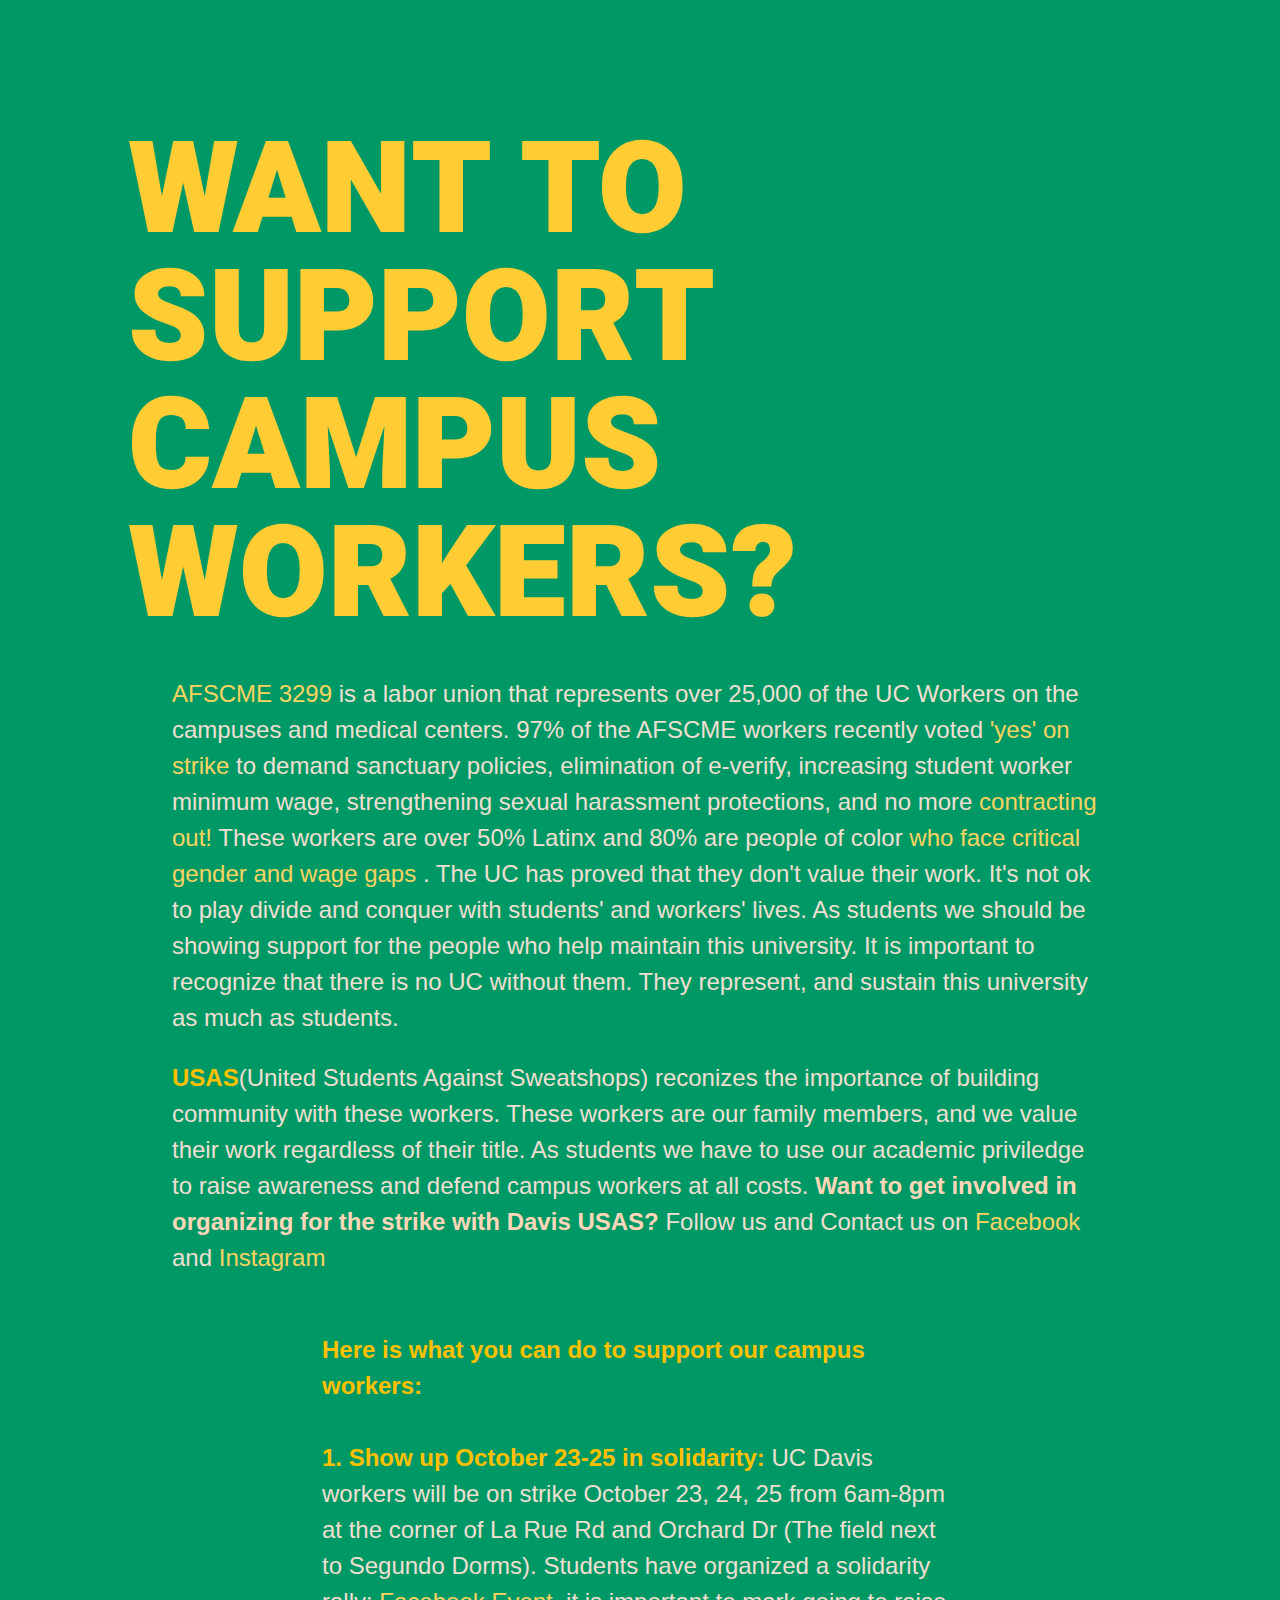
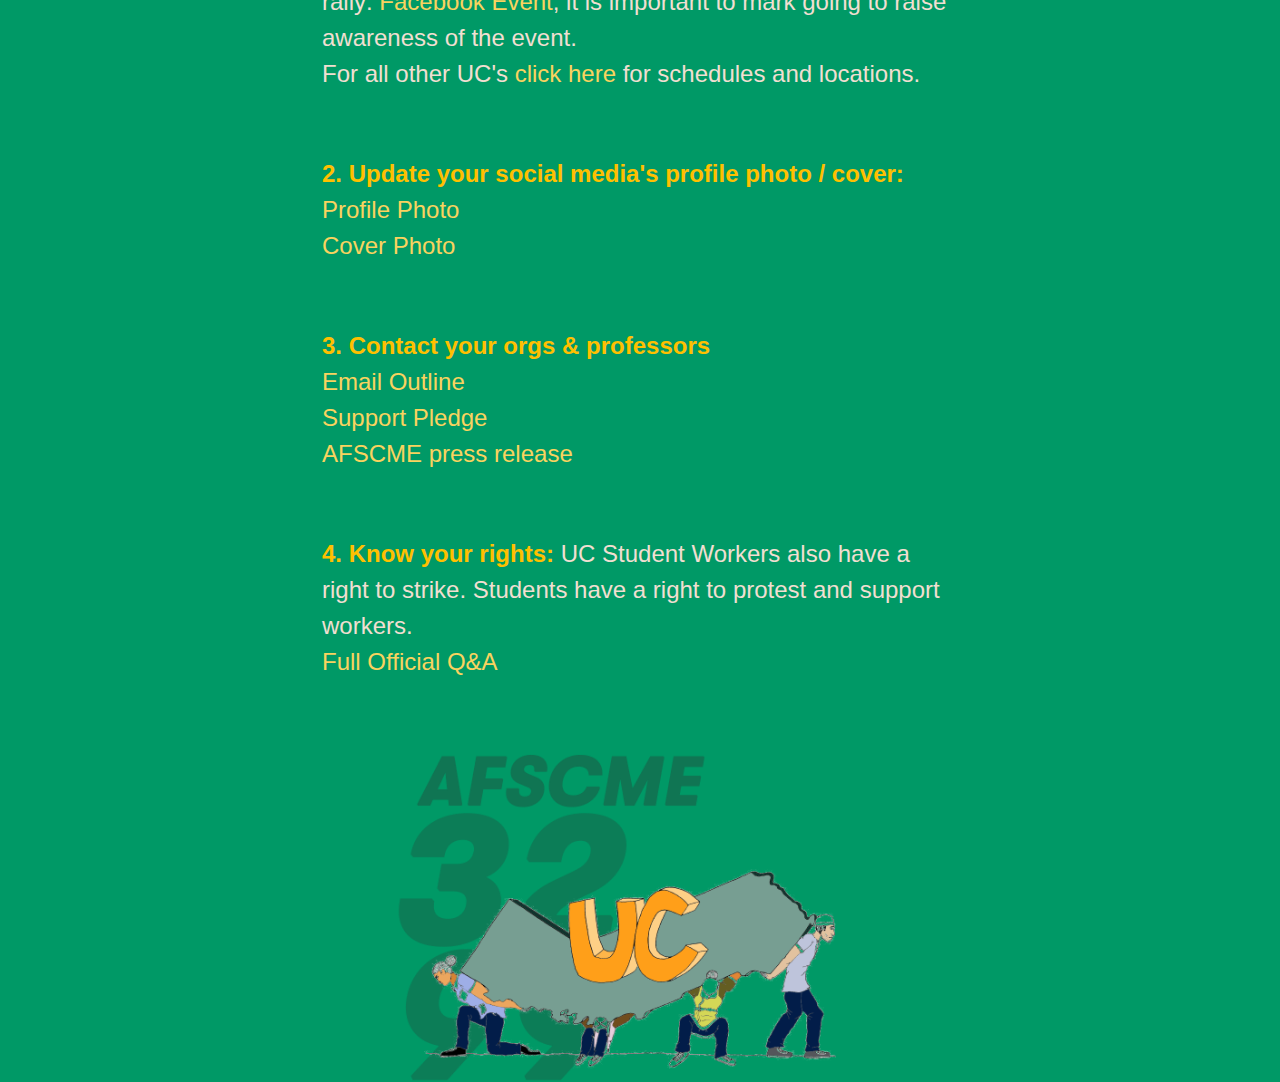
==== index.html @ e6fd45c5 "Update Meta Links" ====
<!DOCTYPE html>
<html class="no-js" lang="en">
<head>
	<meta http-equiv="Content-Type" content="text/html; charset=iso-8859-1">

	<meta content="IE=edge,chrome=1" http-equiv="X-UA-Compatible">
	<meta content="width=device-width, initial-scale=1.0" name="viewport">
    <title>Student Worker Coalition</title>
	<meta name="description" content="Students in solidarity with AFSCME3299 UC Campus workers" />
    <meta name="keywords" content="AFSCME, UC Workers, Strike, USAS" />
	<link href="" rel="shortcut icon">
    <meta property="og:title" content="Students in solidarity with UC Campus workers">
    <meta property="og:description" content="Want to get involved in supporting campus workers as they fight for better contracts that shape their livelihood and the future of our campus?">
    <meta property="og:image" content='./img/UCDAVISONSTRIKE.png'>
    <meta property="og:url" content="https://davisusas.org/">
	<link href="css/index.css" rel="stylesheet" type="text/css">
	</script>
</head>
<body>
	<header>
		<h1>WANT TO SUPPORT CAMPUS WORKERS?</h1>
	</header>
	<section class="intro">
		<p>
            <a href="https://afscme3299.org/">AFSCME 3299</a> is a labor union that represents over 25,000 of the UC Workers on the campuses and medical centers. 97% of the AFSCME workers recently voted <a href="https://afscme3299.org/strike-announcement-locations/">'yes' on strike </a>to demand sanctuary policies, elimination of e-verify, increasing student worker minimum wage, strengthening sexual harassment protections, and no more <a href="https://afscme3299.org/documents/reports/WorkingInShadows.pdf">contracting out!</a> These workers are over 50% Latinx and 80% are people of color <a href="https://afscme3299.org/documents/reports/Pioneering-Inequality_WhitePaper.pdf"> who face critical gender and wage gaps </a>. The UC has proved that they don't value their work. It's not ok to play divide and conquer with students' and workers' lives. As students we should be showing support for the people who help maintain this university. It is important to recognize that there is no UC without them. They represent, and sustain this university as much as students.

        </p>
        <p>
         <b class= "color-black">USAS</b>(United Students Against Sweatshops) reconizes the importance of building community with these workers. These workers are our family members, and we value their work regardless of their title. As students we have to use our academic priviledge to raise awareness and defend campus workers at all costs. <b> Want to get involved in organizing for the strike with Davis USAS? </b> Follow us and Contact us on <a href="https://www.facebook.com/davisusas/"> Facebook </a> and <a href="https://www.instagram.com/davisusas/">Instagram</a>
        </p>
        <p class="content__text">
                            <b class= "color-black">Here is what you can do to support our campus workers:</b>
                            <br><br>
                            <b class= "color-black">1. Show up October 23-25 in solidarity:</b>
                             UC Davis workers will be on strike October 23, 24, 25 from 6am-8pm at the corner of La Rue Rd and Orchard Dr (The field next to Segundo Dorms). Students have organized a solidarity rally: <a href="https://www.facebook.com/events/278981872722537/">Facebook Event</a>, it is important to mark going to raise awareness of the event.  
                             <br>
                             For all other UC's <a href='./files/locations.png'>click here</a> for schedules and locations.
                            
                        </p> 
                        <p class="content__text">
                            <b class= "color-black">2. Update your social media's profile photo / cover:</b>
                            <br>
                            <a href='./files/profile.png'>Profile Photo</a>
                            <br>
                            <a href='./files/cover.png'>Cover Photo</a>
                        </p> 
                        <p class="content__text">
                            <b class= "color-black">3. Contact your orgs & professors </b>
                            <br>
                            <a href='./files/EmailOutline.pdf'>Email Outline</a>
                            <br>
                            <a href='./files/AFSCME3299-EndorsementPledge.pdf'>Support Pledge</a>
                            <br>
                            <a href="https://afscme3299.org/2018/10/12/uc-workers-call-for-3-day-strike-october-23rd-25th/">AFSCME press release </a>
                        </p> 
                        <p class="content__text">
                            <b class= "color-black">4. Know your rights: </b> UC Student Workers also have a right to strike. Students have a right to protest and support workers. 
                            <br>
                            <a href='./files/rights.pdf'> Full Official Q&A </a>
                        </p> 
	</section>
    <footer>
        <img src ="./img/UCTHEM.png">
    </footer>
    </body>
</html>
---- css/index.css ----
@import url('https://fonts.googleapis.com/css?family=Heebo:900');

article,aside,details,figcaption,figure,footer,header,hgroup,main,nav,section,summary{display:block;}audio,canvas,video{display:inline-block;}audio:not([controls]){display:none;height:0;}[hidden]{display:none;}html{font-family:sans-serif;-ms-text-size-adjust:100%;-webkit-text-size-adjust:100%;}body{margin:0;}a:focus{outline:thin dotted;}a:active,a:hover{outline:0;}h1{font-size:2em;margin:0.67em 0;}abbr[title]{border-bottom:1px dotted;}b,strong{font-weight:bold;}dfn{font-style:italic;}hr{-moz-box-sizing:content-box;box-sizing:content-box;height:0;}mark{background:#ff0;color:#000;}code,kbd,pre,samp{font-family:monospace,serif;font-size:1em;}pre{white-space:pre-wrap;}q{quotes:"\201C" "\201D" "\2018" "\2019";}small{font-size:80%;}sub,sup{font-size:75%;line-height:0;position:relative;vertical-align:baseline;}sup{top:-0.5em;}sub{bottom:-0.25em;}img{border:0;}svg:not(:root){overflow:hidden;}figure{margin:0;}fieldset{border:1px solid #c0c0c0;margin:0 2px;padding:0.35em 0.625em 0.75em;}legend{border:0;padding:0;}button,input,select,textarea{font-family:inherit;font-size:100%;margin:0;}button,input{line-height:normal;}button,select{text-transform:none;}button,html input[type="button"],input[type="reset"],input[type="submit"]{-webkit-appearance:button;cursor:pointer;}button[disabled],html input[disabled]{cursor:default;}input[type="checkbox"],input[type="radio"]{box-sizing:border-box;padding:0;}input[type="search"]{-webkit-appearance:textfield;-moz-box-sizing:content-box;-webkit-box-sizing:content-box;box-sizing:content-box;}input[type="search"]::-webkit-search-cancel-button,input[type="search"]::-webkit-search-decoration{-webkit-appearance:none;}button::-moz-focus-inner,input::-moz-focus-inner{border:0;padding:0;}textarea{overflow:auto;vertical-align:top;}table{border-collapse:collapse;border-spacing:0;}
*,
*::after,
*::before {
    box-sizing: border-box;
}
b {
    font-weight: bold;
    color: #ffd7b8;
}
html, body {
    font-family: Calibri, Arial, sans-serif;
    min-height: 100vh;
    color: #2a5875;
    background-color: #009966;
    /*background-color: #f1dfd1;
    background-image: linear-gradient(315deg, #f1dfd1 0%, #f6f0ea 74%);*/
    overflow-x: hidden;
}
a {
    color: #f9d35f;
    text-decoration: none;
}
a:hover,
a:active {
    color: #333;
}
footer {
    display: flex;
    justify-content: center;
    margin-left: auto;
    margin-right: auto;
    max-width: 700px;

}
footer img{
    display: flex;
    justify-content: center;
    width: 100%;
    height: 100%;
    margin: 1em 3em 1em 3em;
}
header h1{
    font-family: 'Heebo', sans-serif;
    margin: 1em 1em 12px 1em;
    font-size: 8em;
    font-weight: 900;
    line-height: 1em;
    color: #ffcc33;
}
span br{
    margin-bottom: .8em;
}

.intro {
    font-size: 1.5rem;
    padding: 0 2rem 2rem 2rem;
    line-height: 1.5;
    margin: auto;
    max-width: 1000px;
    color: #f1dfd1;
}

.intro span{
    color: #6d7d87
}
.animation{
    will-change: auto !important;
    -webkit-animation: fadein 4s; /* Safari, Chrome and Opera > 12.1 */
       -moz-animation: fadein 4s; /* Firefox < 16 */
        -ms-animation: fadein 4s; /* Internet Explorer */
         -o-animation: fadein 4s; /* Opera < 12.1 */
            animation: fadein 4s;
}

.title {
    display: flex;
    justify-content: center;
    font-size: 3em;
    color: #565875;
    margin: .5em;
}
.sub-title {
    text-align: center;
    color: #d2cfcb;
    font-size: 1.2em;
    font-weight: 400;
    margin: 0;
}
.map {
    display: flex;
    -ms-flex:50%;
    flex: 50%;
    margin: 2em 0 0 1em;
}
.view{
    -ms-flex:50%;
    flex: 50%;
    margin: 1em;
    height: 100%;
}

.strikethrough {
    display: inline-block;
    position: relative;
    transition: all 0.5s cubic-bezier(.55, 0, .1, 1);
}

.strikethrough:after {
    content: '';
    position: absolute;
    display: block;
    width: 100%;
    height: 1.5px;
    margin-top: -0.7em;
    background: black;
    transform-origin: center left;
    animation: strikethrough 1s 0.5s cubic-bezier(.55, 0, .1, 1) 1;
    transition: transform 0.5s cubic-bezier(.55, 0, .1, 1);
}


/* Little hover effect */

.strikethrough:hover {
    color: rgba(200,0,0,1);
    background: rgba(255, 189, 182, 0.3);
}

.strikethrough:hover:after {
    transform: scaleX(0);
    transform-origin: center right;
}

.gallery-list {
    display: flex;
    margin: 1em;
    flex-direction: column;
    align-items: center;
}
.gallery-list h1{
    display: flex;
    justify-content: center;
}
.gallery-list ul{
    list-style-type: none;
    max-width: 60vw;
    display: flex;
    flex-wrap: wrap;
    align-items: stretch; /* Default */
    justify-content: space-between;
    background: #fff;
    margin: 0;
    padding: 0;


}
.gallery-list li{
    display: inline;
    margin: 10px;
    cursor: pointer;
}
.gallery-list li:hover {
    color: rgba(200,0,0,1);
    background: rgba(255, 189, 182, 0.3);
}
.content {
    position: relative;
    display: flex;
    justify-content: center;
    align-items: center;
    margin: 0 auto;
    min-height: 100vh;
    flex-wrap: wrap;
}

.content--narrow {
    padding: 0 0 20vh;
    max-width: 900px;
}

.content__item {
    min-height: 50vh;
    margin: auto;
    display: flex;
    align-items: center;
}
.content__link {
    font-size: 2.15rem;
    position: relative;
    display: inline-block;
}

.content__link-border {
    position: absolute;
    top: 100%;
    left: 0;
    width: 100%;
    height: 2px;
    background: #333;
    transform: scaleX(0);
    transform-origin: 100% 0;
    transition: transform 0.3s;
}

.content__link:hover .content__link-border {
    transform: scaleX(1);
}

.content__item--full {
    flex: none;
    width: 100%;
}

.content__text {
    font-size: 1.5rem;
    padding: 2rem;
    line-height: 1.5;
    margin: auto;
    max-width: 700px;
    font-weight: 300;
}
.color-black {
    color: #ffc000;
}
@keyframes strikethrough {
    from { transform: scaleX(0); }
    to   { transform: scaleX(1); }
}

@keyframes fadein {
    from { opacity: 0; }
    to   { opacity: 1; }
}

/* Firefox < 16 */
@-moz-keyframes fadein {
    from { opacity: 0; }
    to   { opacity: 1; }
}

/* Safari, Chrome and Opera > 12.1 */
@-webkit-keyframes fadein {
    from { opacity: 0; }
    to   { opacity: 1; }
}

/* Internet Explorer */
@-ms-keyframes fadein {
    from { opacity: 0; }
    to   { opacity: 1; }
}

/* Opera < 12.1 */
@-o-keyframes fadein {
    from { opacity: 0; }
    to   { opacity: 1; }
}

/* Desktop Screens */
@media only screen 
    and (min-device-width : 867px){  

    header{
        display: flex;
        justify-content: center;
    }
    footer img {
        display: flex;
        justify-content: center;
        width: 70%;
        margin: 0;
    }
}

/* Mobile Screens */
@media only screen 
    and (min-device-width : 375px) 
    and (max-device-width : 667px) 
    and (orientation : portrait) {  

    header img {
        margin: 1em;
    }
    .intro{
        font-size: 14px;
    }
    .gallery-list{
        display: flex;
        flex-wrap: wrap;
        justify-content: center;
        margin: 0;
    }
    .gallery-list h1{
        margin: .5em;
    }
    .gallery-list li{
        margin: 5px;
    }
    .gallery-list ul{
        align-items: center;
        justify-content: left;
        flex-direction: column;
    }
    header h1 {
        text-align: left;
        font-size: 4em;
        margin: .5em;
        padding: 0;
    }
    footer {
        margin: .5em;
    }

}
@media screen and (max-width: 55em) {
    .content__text {
        font-size: 1rem;
    }
}
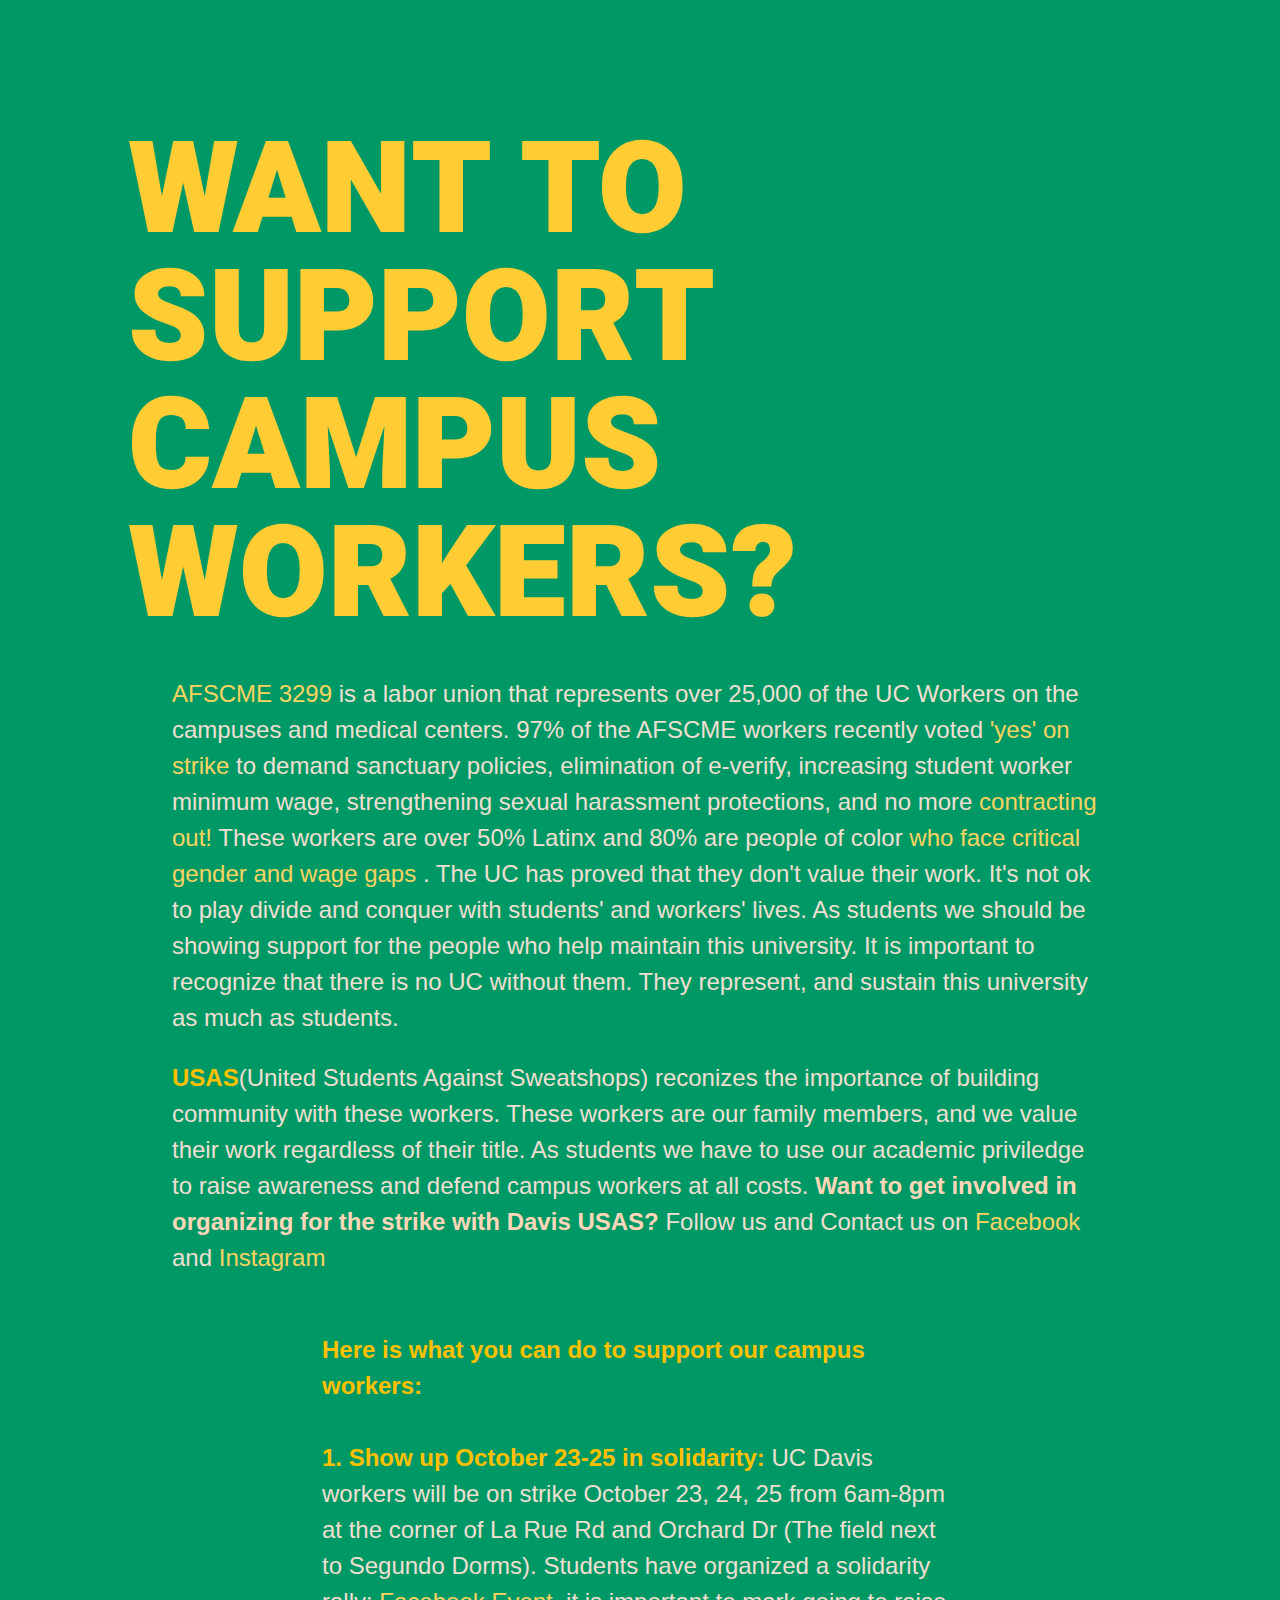
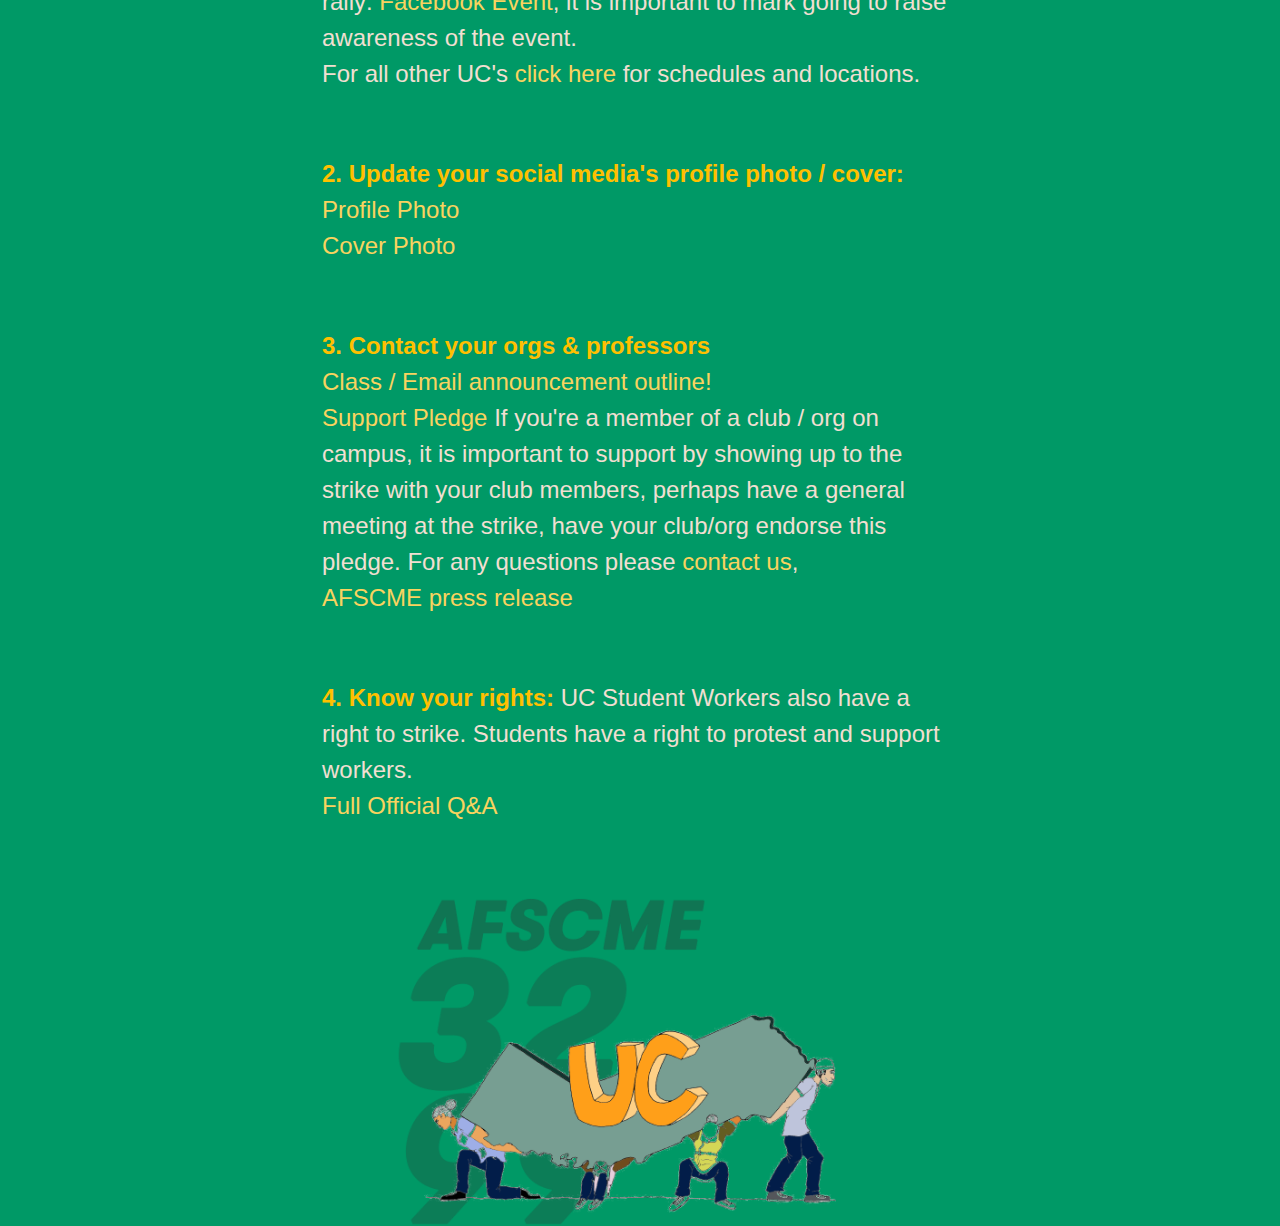
==== commit 8d20332d: "Update class rap" ====
--- a/index.html
+++ b/index.html
@@ -47,9 +47,9 @@
                         <p class="content__text">
                             <b class= "color-black">3. Contact your orgs & professors </b>
                             <br>
-                            <a href='./files/EmailOutline.pdf'>Email Outline</a>
+                            <a href='./files/ClassRapOutline.pdf'>Class / Email announcement outline!</a>
                             <br>
-                            <a href='./files/AFSCME3299-EndorsementPledge.pdf'>Support Pledge</a>
+                            <a href='./files/AFSCME3299-EndorsementPledge.jpg'>Support Pledge</a> If you're a member of a club / org on campus, it is important to support by showing up to the strike with your club members, perhaps have a general meeting at the strike, have your club/org endorse this pledge. For any questions please <a href="https://www.facebook.com/davisusas/">contact us</a>,
                             <br>
                             <a href="https://afscme3299.org/2018/10/12/uc-workers-call-for-3-day-strike-october-23rd-25th/">AFSCME press release </a>
                         </p> 
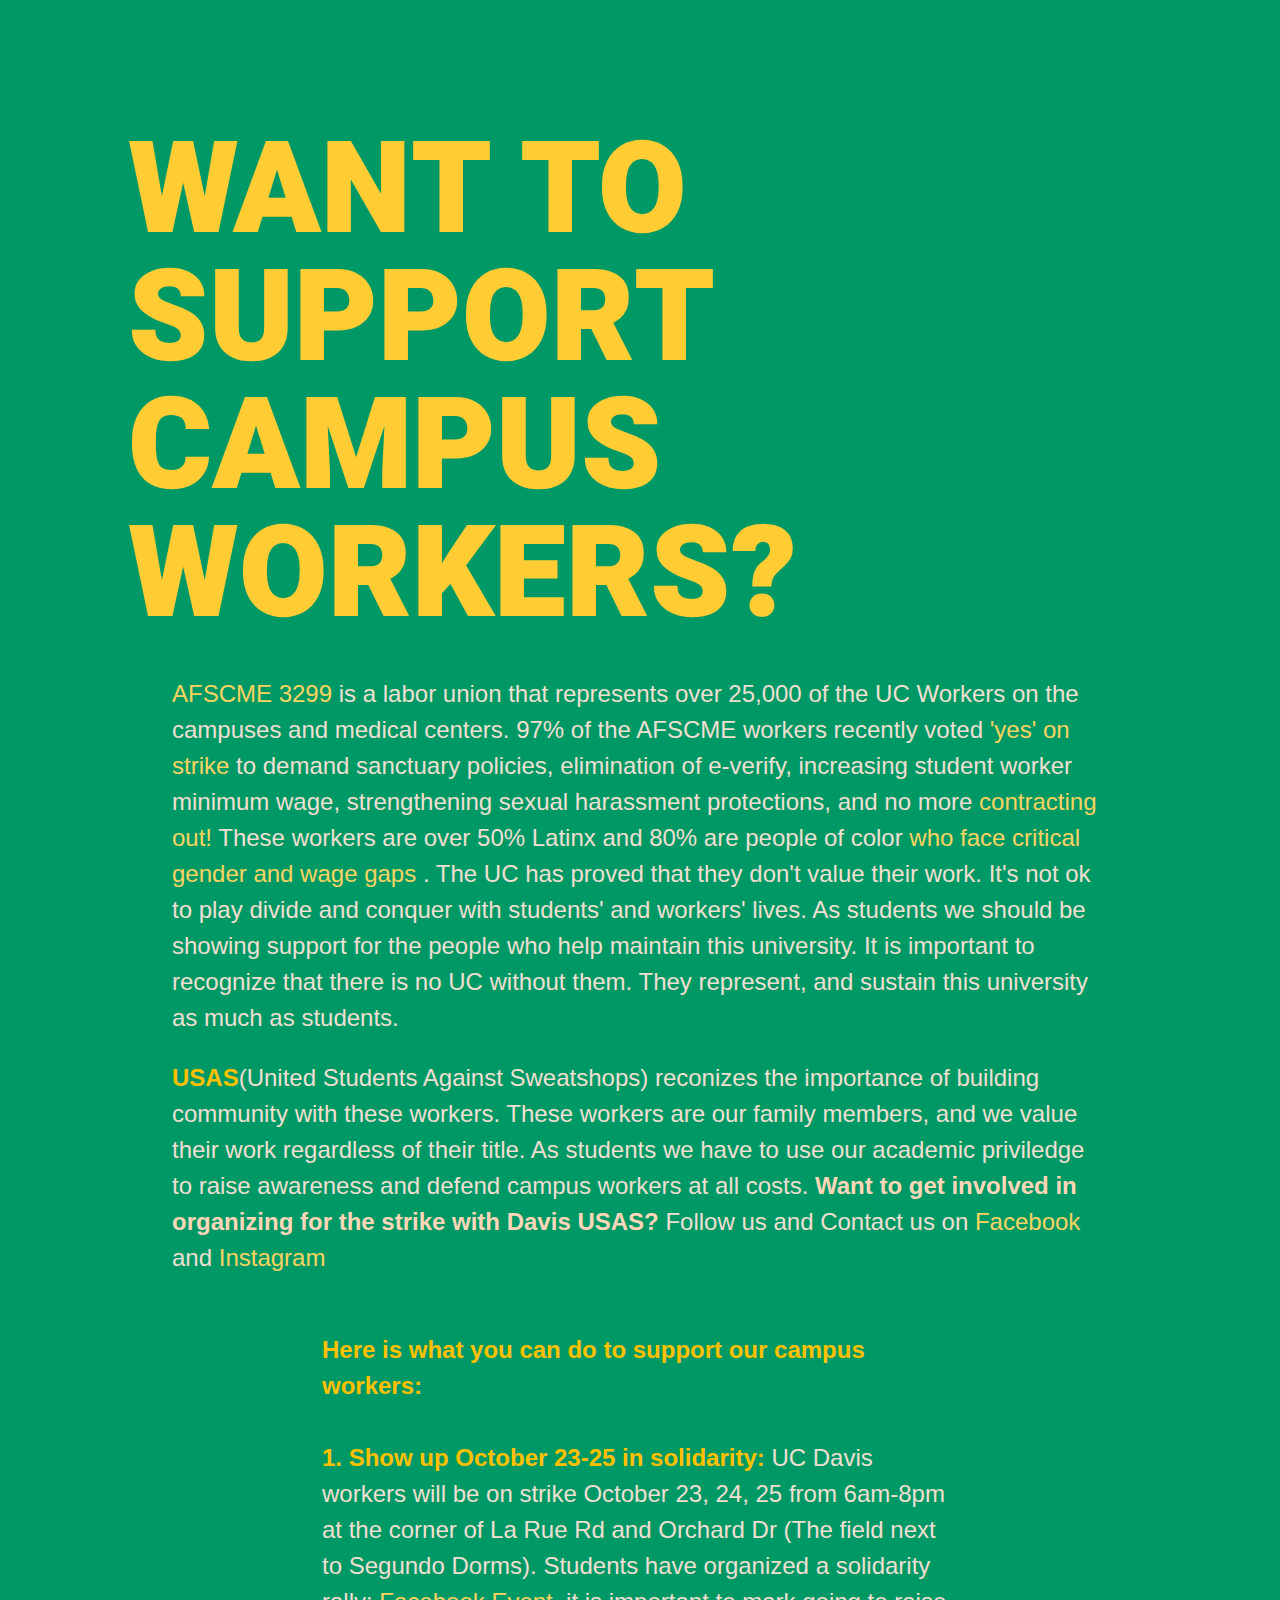
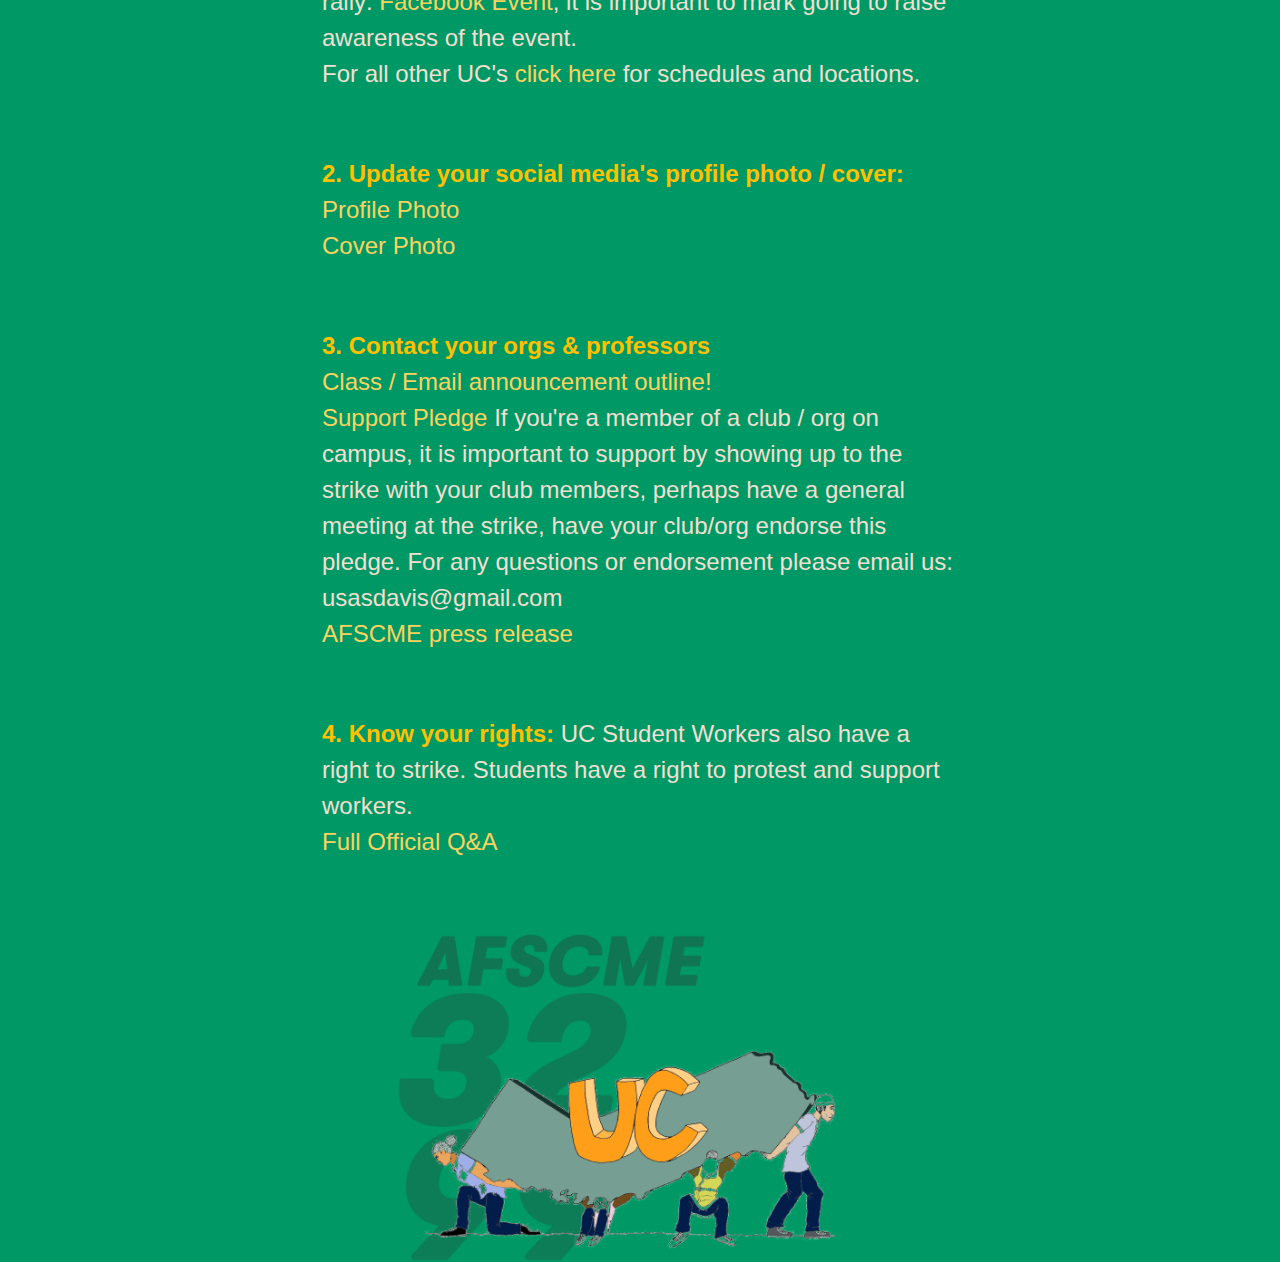
==== commit 2356178b: "update email" ====
--- a/index.html
+++ b/index.html
@@ -49,7 +49,7 @@
                             <br>
                             <a href='./files/ClassRapOutline.pdf'>Class / Email announcement outline!</a>
                             <br>
-                            <a href='./files/AFSCME3299-EndorsementPledge.jpg'>Support Pledge</a> If you're a member of a club / org on campus, it is important to support by showing up to the strike with your club members, perhaps have a general meeting at the strike, have your club/org endorse this pledge. For any questions please <a href="https://www.facebook.com/davisusas/">contact us</a>,
+                            <a href='./files/AFSCME3299-EndorsementPledge.jpg'>Support Pledge</a> If you're a member of a club / org on campus, it is important to support by showing up to the strike with your club members, perhaps have a general meeting at the strike, have your club/org endorse this pledge. For any questions or endorsement please email us: usasdavis@gmail.com
                             <br>
                             <a href="https://afscme3299.org/2018/10/12/uc-workers-call-for-3-day-strike-october-23rd-25th/">AFSCME press release </a>
                         </p> 
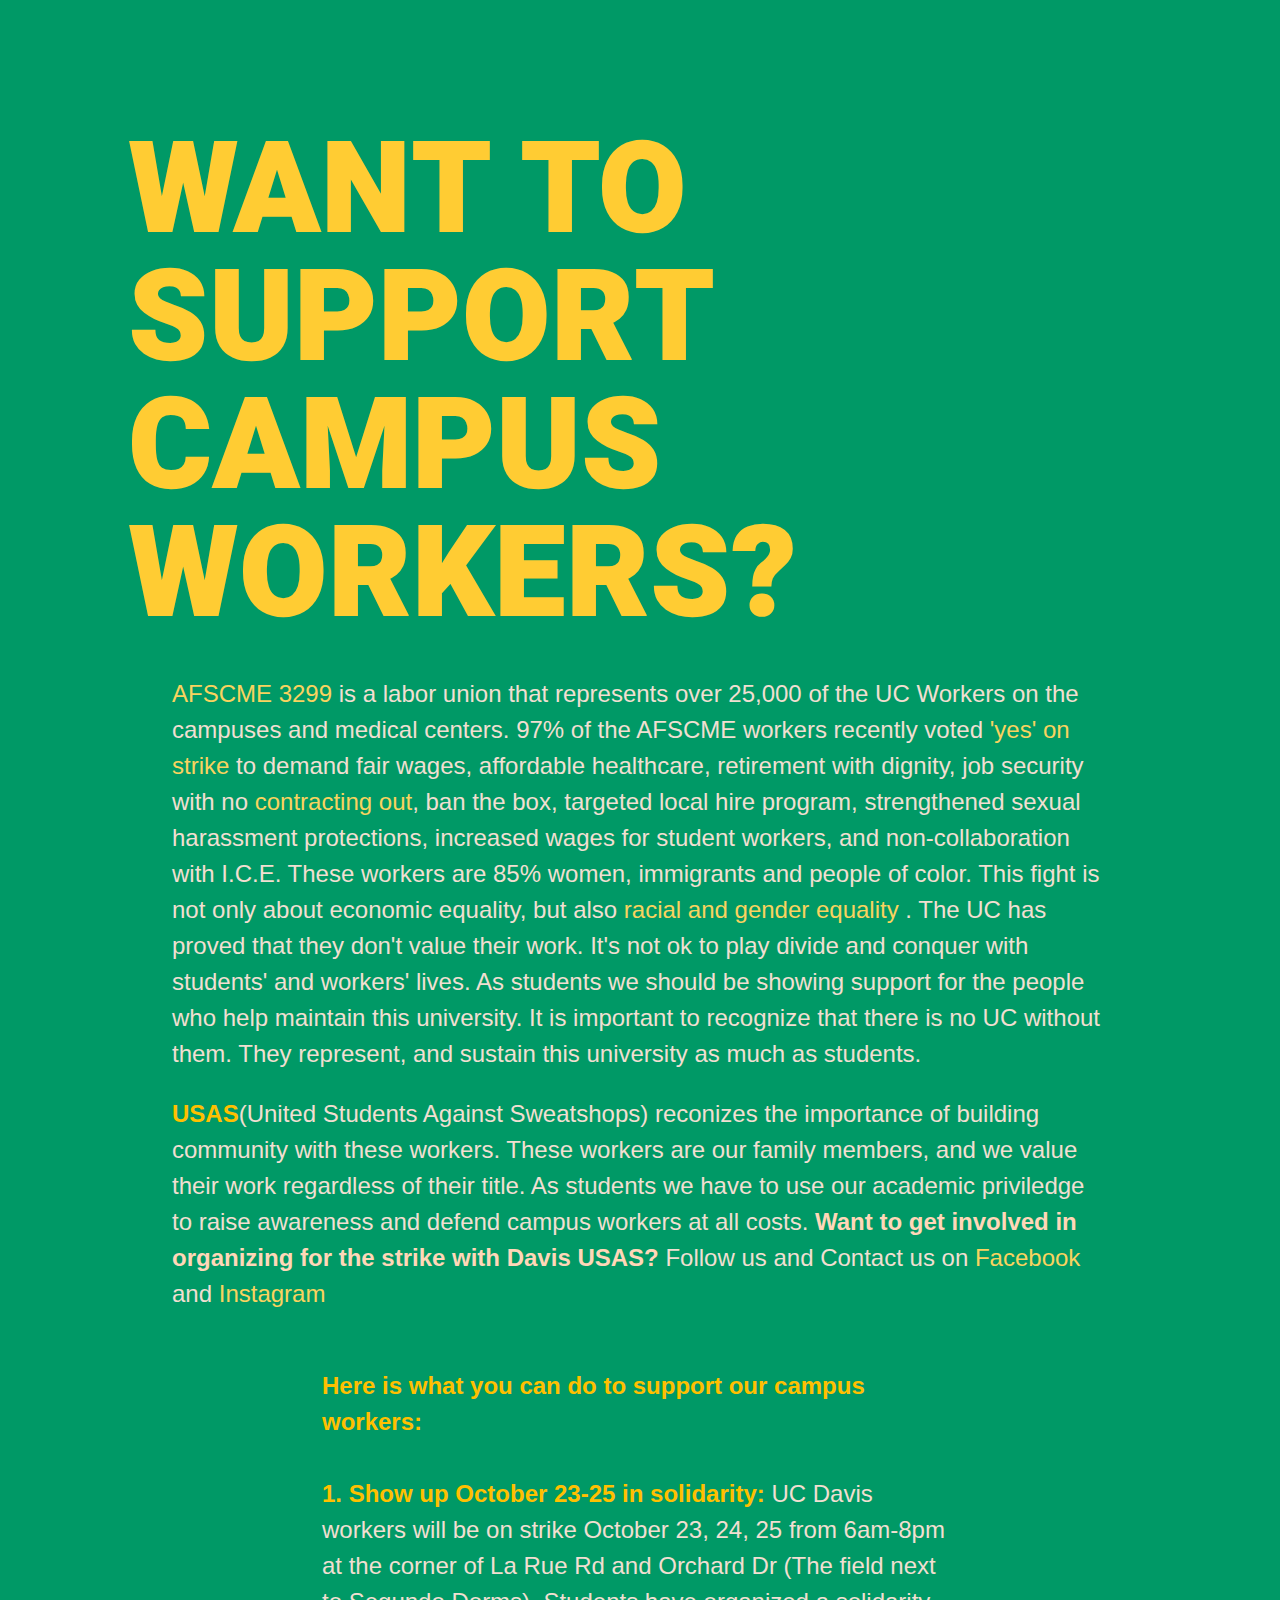
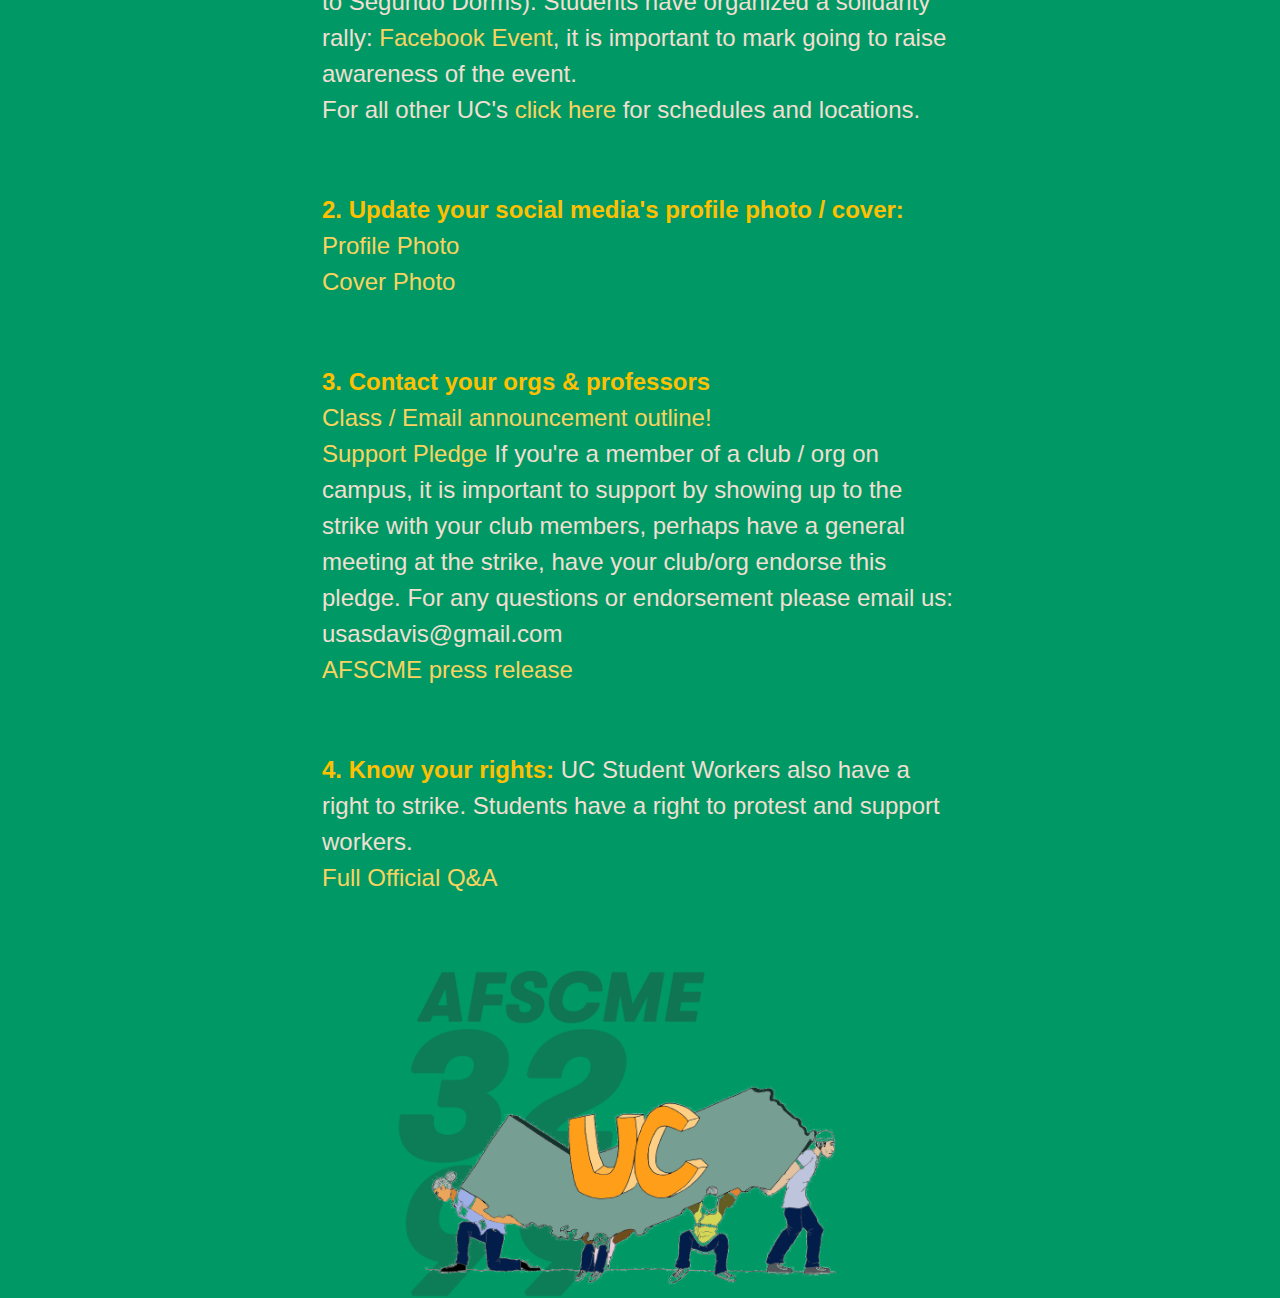
==== commit 336b0d5b: "update info" ====
--- a/index.html
+++ b/index.html
@@ -22,7 +22,7 @@
 	</header>
 	<section class="intro">
 		<p>
-            <a href="https://afscme3299.org/">AFSCME 3299</a> is a labor union that represents over 25,000 of the UC Workers on the campuses and medical centers. 97% of the AFSCME workers recently voted <a href="https://afscme3299.org/strike-announcement-locations/">'yes' on strike </a>to demand sanctuary policies, elimination of e-verify, increasing student worker minimum wage, strengthening sexual harassment protections, and no more <a href="https://afscme3299.org/documents/reports/WorkingInShadows.pdf">contracting out!</a> These workers are over 50% Latinx and 80% are people of color <a href="https://afscme3299.org/documents/reports/Pioneering-Inequality_WhitePaper.pdf"> who face critical gender and wage gaps </a>. The UC has proved that they don't value their work. It's not ok to play divide and conquer with students' and workers' lives. As students we should be showing support for the people who help maintain this university. It is important to recognize that there is no UC without them. They represent, and sustain this university as much as students.
+            <a href="https://afscme3299.org/">AFSCME 3299</a> is a labor union that represents over 25,000 of the UC Workers on the campuses and medical centers. 97% of the AFSCME workers recently voted <a href="https://afscme3299.org/strike-announcement-locations/">'yes' on strike </a>to demand fair wages, affordable healthcare, retirement with dignity, job security with no <a href="https://afscme3299.org/documents/reports/WorkingInShadows.pdf">contracting out</a>, ban the box, targeted local hire program, strengthened sexual harassment protections, increased wages for student workers, and non-collaboration with I.C.E. These workers are 85% women, immigrants and people of color. This fight is not only about economic equality, but also<a href="https://afscme3299.org/documents/reports/Pioneering-Inequality_WhitePaper.pdf"> racial and gender equality </a>. The UC has proved that they don't value their work. It's not ok to play divide and conquer with students' and workers' lives. As students we should be showing support for the people who help maintain this university. It is important to recognize that there is no UC without them. They represent, and sustain this university as much as students.
 
         </p>
         <p>
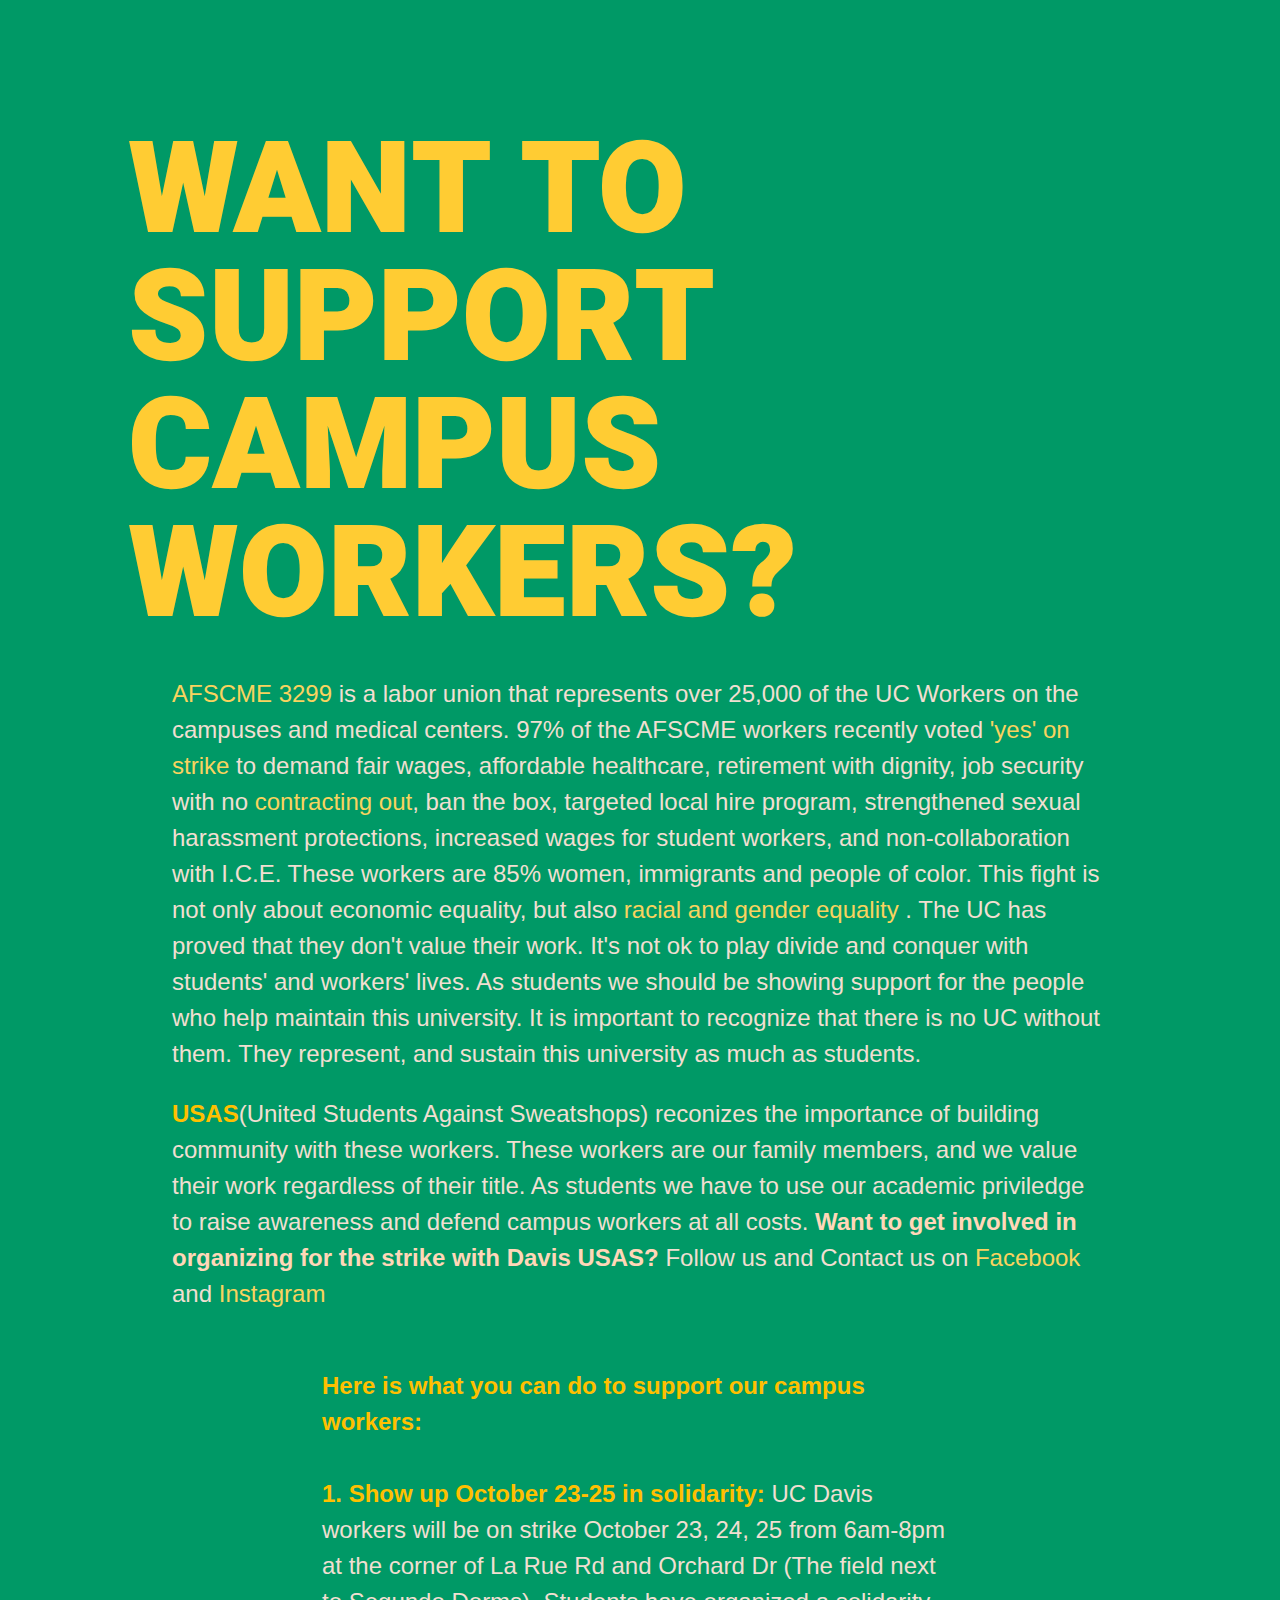
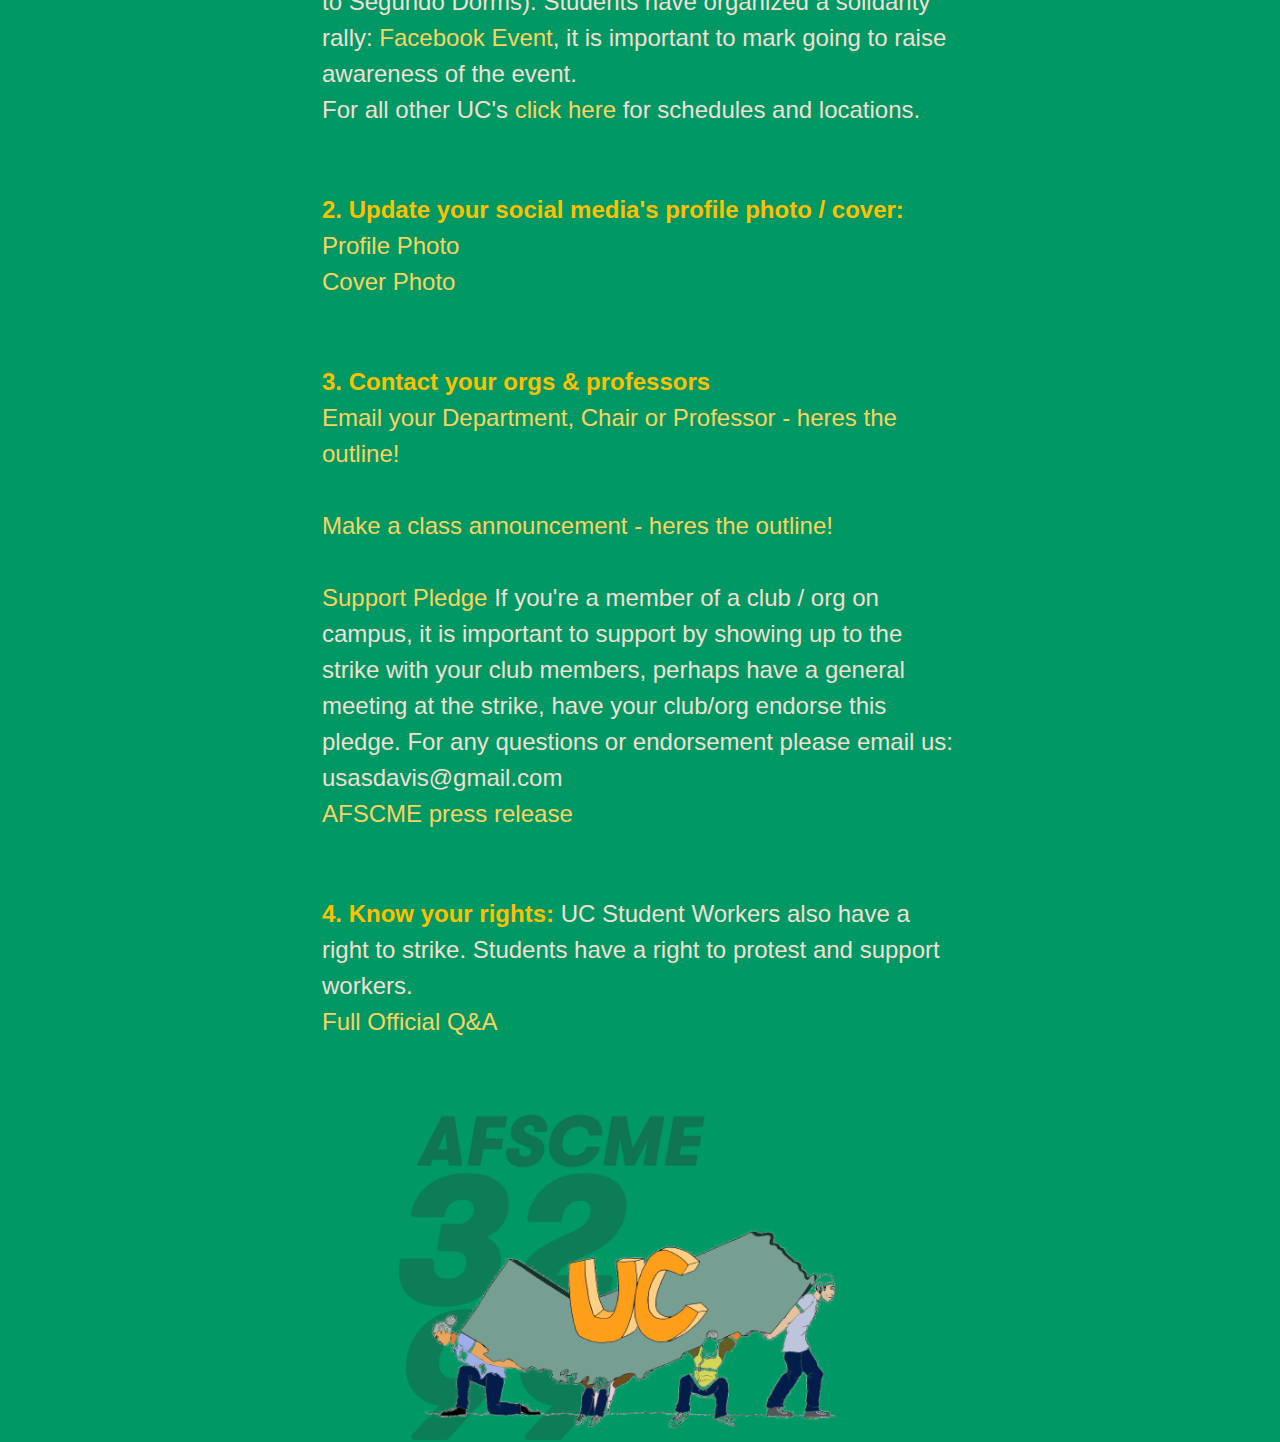
==== commit 25c2ece0: "Email Outline" ====
--- a/index.html
+++ b/index.html
@@ -47,8 +47,10 @@
                         <p class="content__text">
                             <b class= "color-black">3. Contact your orgs & professors </b>
                             <br>
-                            <a href='./files/ClassRapOutline.pdf'>Class / Email announcement outline!</a>
-                            <br>
+                            <a href='./files/Oct_2018_Strike_Faculty_Email_Template.pdf'>Email your Department, Chair or Professor - heres the outline!</a>
+                            <br><br>
+                            <a href='./files/ClassRapOutline.pdf'>Make a class announcement - heres the outline!</a>
+                            <br><br>
                             <a href='./files/AFSCME3299-EndorsementPledge.jpg'>Support Pledge</a> If you're a member of a club / org on campus, it is important to support by showing up to the strike with your club members, perhaps have a general meeting at the strike, have your club/org endorse this pledge. For any questions or endorsement please email us: usasdavis@gmail.com
                             <br>
                             <a href="https://afscme3299.org/2018/10/12/uc-workers-call-for-3-day-strike-october-23rd-25th/">AFSCME press release </a>
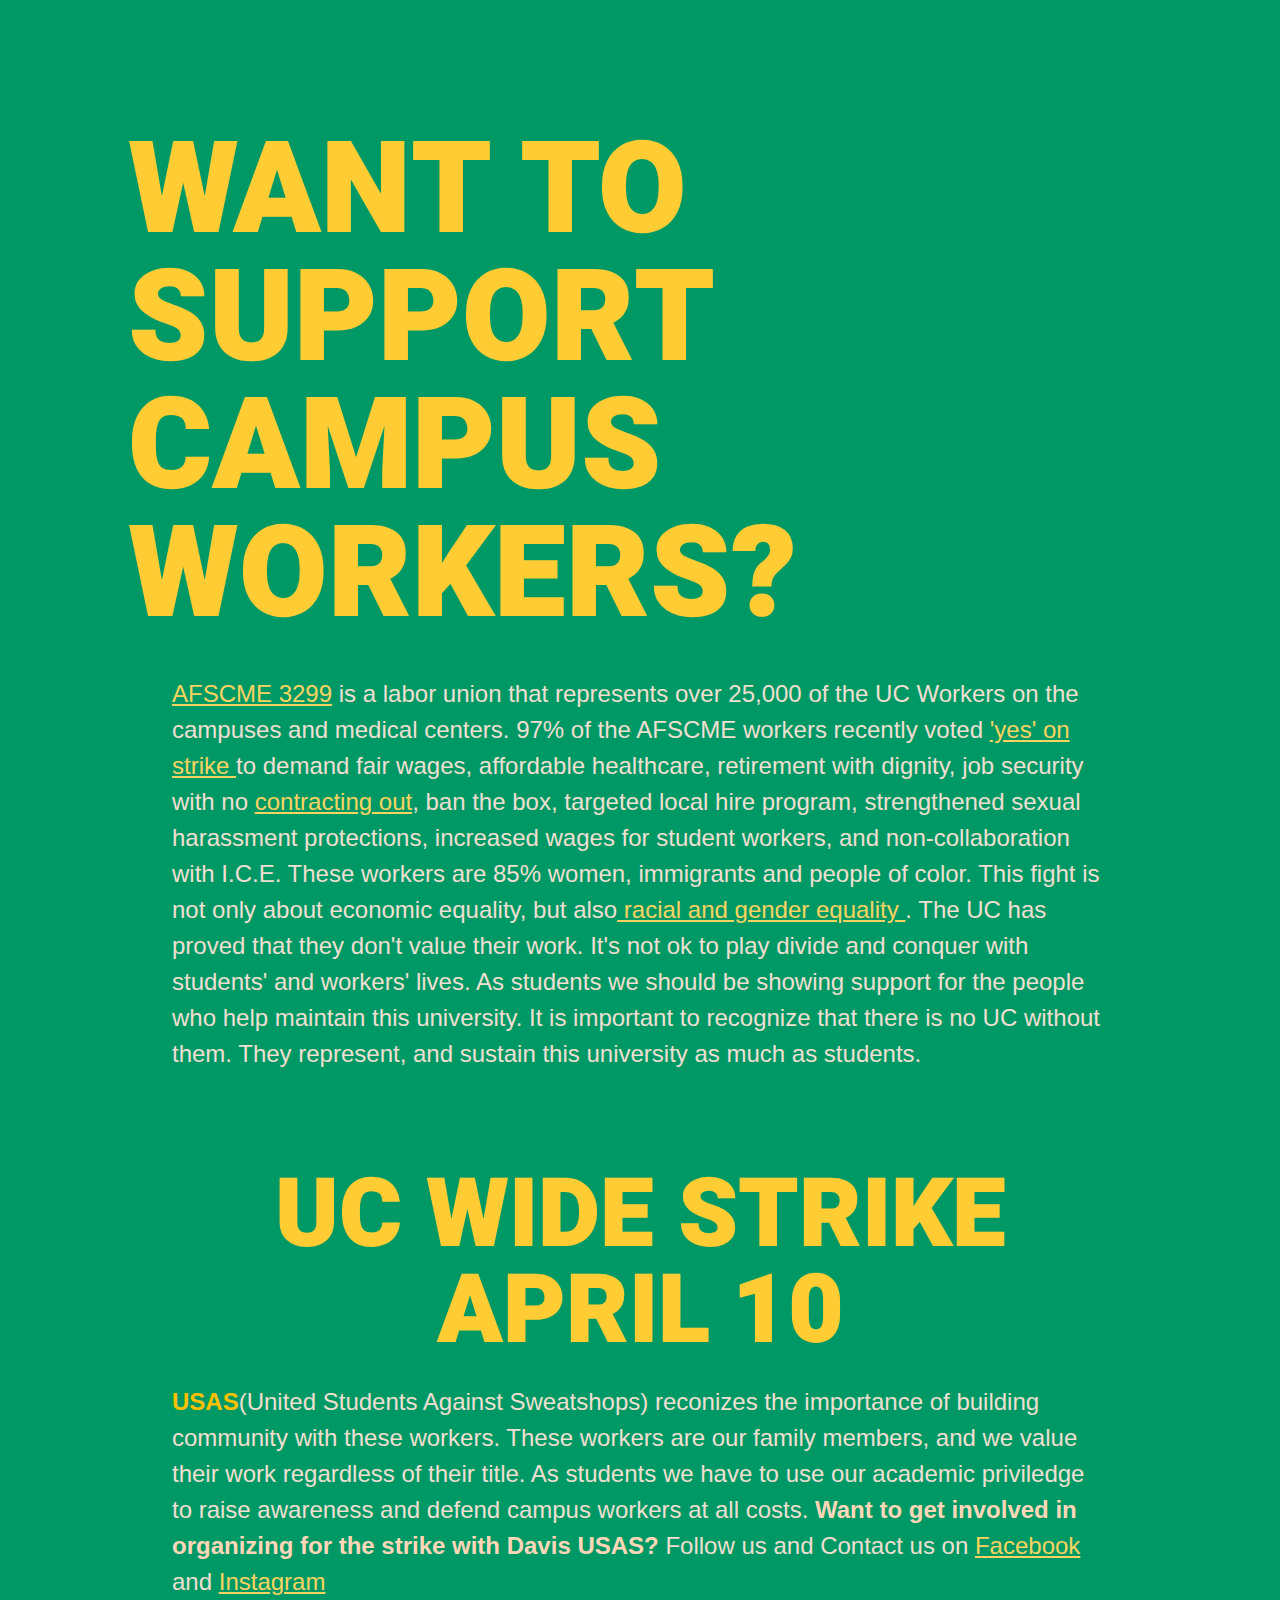
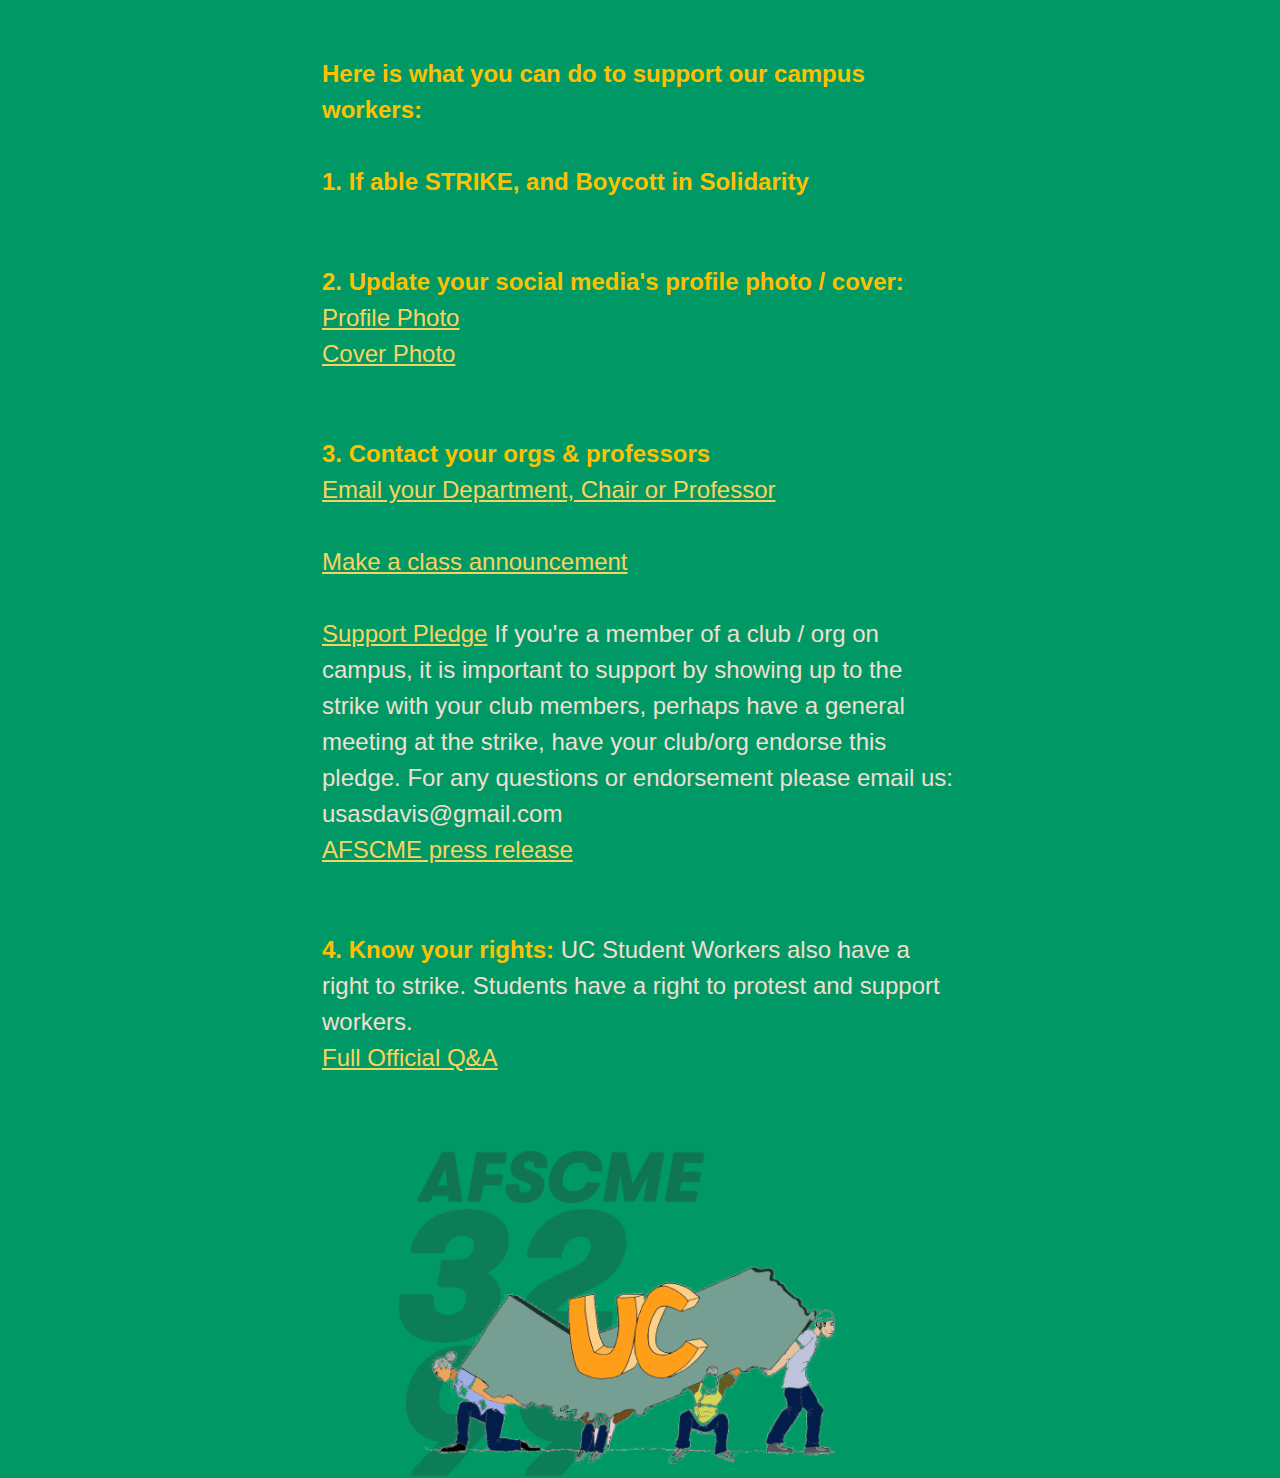
==== commit 8ebfdc55: "strikebby" ====
--- a/index.html
+++ b/index.html
@@ -25,16 +25,19 @@
             <a href="https://afscme3299.org/">AFSCME 3299</a> is a labor union that represents over 25,000 of the UC Workers on the campuses and medical centers. 97% of the AFSCME workers recently voted <a href="https://afscme3299.org/strike-announcement-locations/">'yes' on strike </a>to demand fair wages, affordable healthcare, retirement with dignity, job security with no <a href="https://afscme3299.org/documents/reports/WorkingInShadows.pdf">contracting out</a>, ban the box, targeted local hire program, strengthened sexual harassment protections, increased wages for student workers, and non-collaboration with I.C.E. These workers are 85% women, immigrants and people of color. This fight is not only about economic equality, but also<a href="https://afscme3299.org/documents/reports/Pioneering-Inequality_WhitePaper.pdf"> racial and gender equality </a>. The UC has proved that they don't value their work. It's not ok to play divide and conquer with students' and workers' lives. As students we should be showing support for the people who help maintain this university. It is important to recognize that there is no UC without them. They represent, and sustain this university as much as students.
 
         </p>
+    <p>
+        <h2>UC WIDE STRIKE APRIL 10</h2>
+    </p>
         <p>
          <b class= "color-black">USAS</b>(United Students Against Sweatshops) reconizes the importance of building community with these workers. These workers are our family members, and we value their work regardless of their title. As students we have to use our academic priviledge to raise awareness and defend campus workers at all costs. <b> Want to get involved in organizing for the strike with Davis USAS? </b> Follow us and Contact us on <a href="https://www.facebook.com/davisusas/"> Facebook </a> and <a href="https://www.instagram.com/davisusas/">Instagram</a>
         </p>
         <p class="content__text">
                             <b class= "color-black">Here is what you can do to support our campus workers:</b>
                             <br><br>
-                            <b class= "color-black">1. Show up October 23-25 in solidarity:</b>
-                             UC Davis workers will be on strike October 23, 24, 25 from 6am-8pm at the corner of La Rue Rd and Orchard Dr (The field next to Segundo Dorms). Students have organized a solidarity rally: <a href="https://www.facebook.com/events/278981872722537/">Facebook Event</a>, it is important to mark going to raise awareness of the event.  
+                            <b class= "color-black">1. If able STRIKE, and Boycott in Solidarity</b>
+                             <!-- UC Davis workers will be on strike October 23, 24, 25 from 6am-8pm at the corner of La Rue Rd and Orchard Dr (The field next to Segundo Dorms). Students have organized a solidarity rally: <a href="https://www.facebook.com/events/278981872722537/">Facebook Event</a>, it is important to mark going to raise awareness of the event.  
                              <br>
-                             For all other UC's <a href='./files/locations.png'>click here</a> for schedules and locations.
+                             For all other UC's <a href='./files/locations.png'>click here</a> for schedules and locations. -->
                             
                         </p> 
                         <p class="content__text">
@@ -47,9 +50,9 @@
                         <p class="content__text">
                             <b class= "color-black">3. Contact your orgs & professors </b>
                             <br>
-                            <a href='./files/Oct_2018_Strike_Faculty_Email_Template.pdf'>Email your Department, Chair or Professor - heres the outline!</a>
+                            <a href='./files/Oct_2018_Strike_Faculty_Email_Template.pdf'>Email your Department, Chair or Professor</a>
                             <br><br>
-                            <a href='./files/ClassRapOutline.pdf'>Make a class announcement - heres the outline!</a>
+                            <a href='./files/ClassRapOutline.pdf'>Make a class announcement</a>
                             <br><br>
                             <a href='./files/AFSCME3299-EndorsementPledge.jpg'>Support Pledge</a> If you're a member of a club / org on campus, it is important to support by showing up to the strike with your club members, perhaps have a general meeting at the strike, have your club/org endorse this pledge. For any questions or endorsement please email us: usasdavis@gmail.com
                             <br>
--- a/css/index.css
+++ b/css/index.css
@@ -21,7 +21,7 @@
 }
 a {
     color: #f9d35f;
-    text-decoration: none;
+    text-decoration: underline;
 }
 a:hover,
 a:active {
@@ -49,6 +49,15 @@
     font-weight: 900;
     line-height: 1em;
     color: #ffcc33;
+}
+h2 {
+    font-family: 'Heebo', sans-serif;
+    margin: 1em 1em 12px 1em;
+    font-size: 4em;
+    font-weight: 900;
+    line-height: 1em;
+    color: #ffcc33;
+    text-align: center;
 }
 span br{
     margin-bottom: .8em;
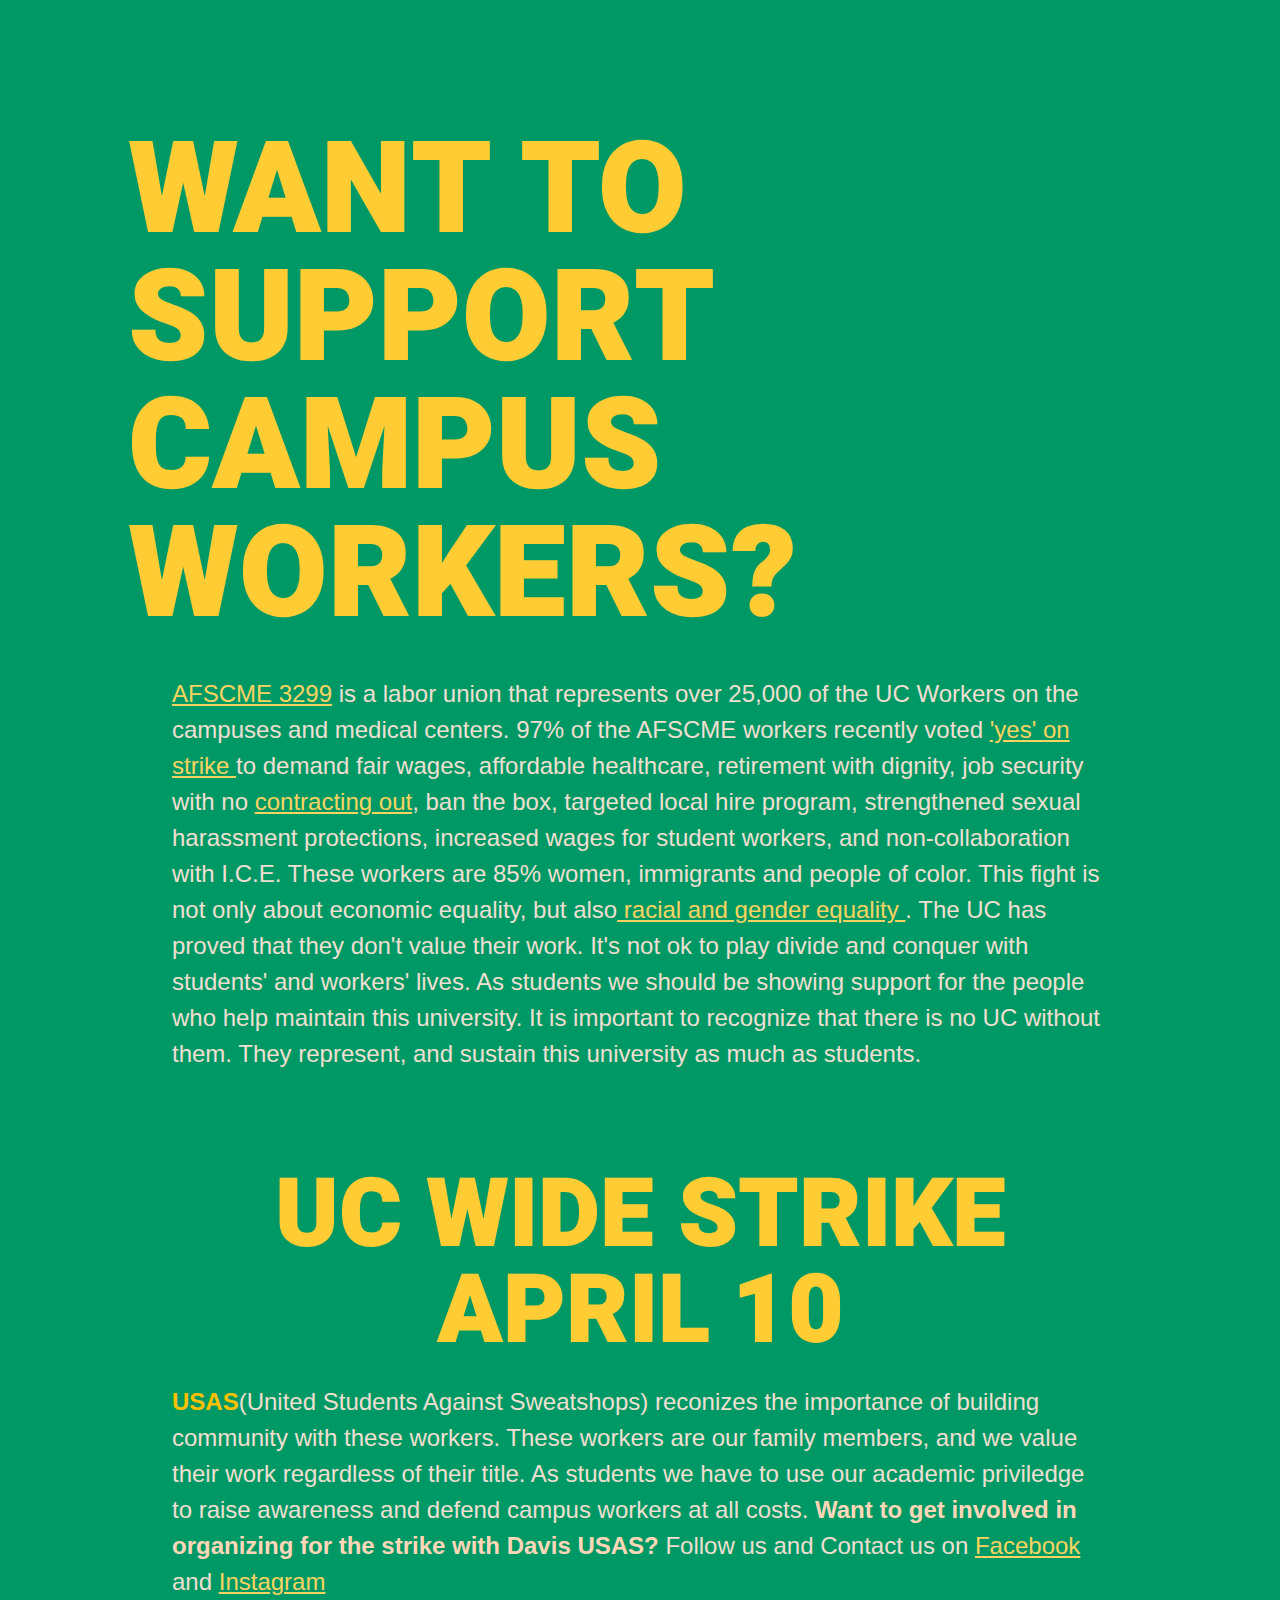
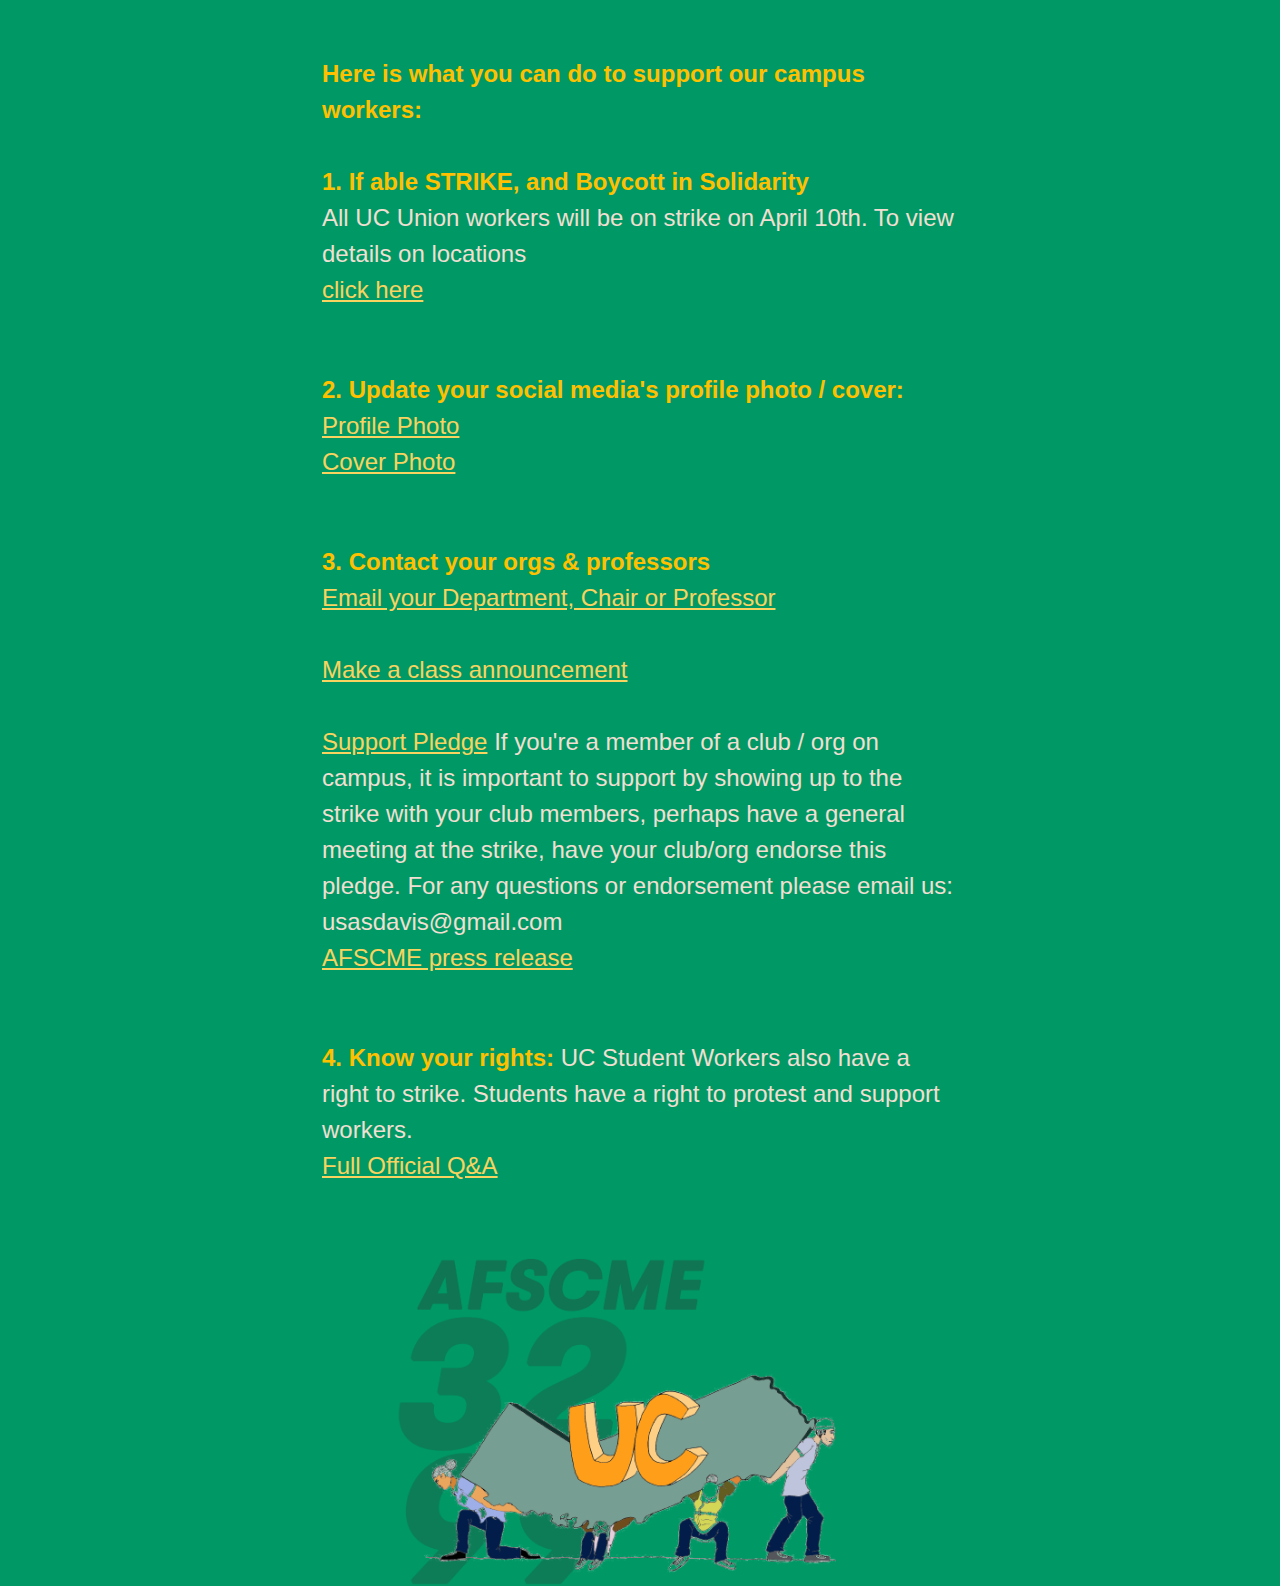
==== commit f21dd068: "Update Locations" ====
--- a/index.html
+++ b/index.html
@@ -34,10 +34,12 @@
         <p class="content__text">
                             <b class= "color-black">Here is what you can do to support our campus workers:</b>
                             <br><br>
-                            <b class= "color-black">1. If able STRIKE, and Boycott in Solidarity</b>
-                             <!-- UC Davis workers will be on strike October 23, 24, 25 from 6am-8pm at the corner of La Rue Rd and Orchard Dr (The field next to Segundo Dorms). Students have organized a solidarity rally: <a href="https://www.facebook.com/events/278981872722537/">Facebook Event</a>, it is important to mark going to raise awareness of the event.  
+                            <b class= "color-black">
+                            1. If able STRIKE, and Boycott in Solidarity</b>
                              <br>
-                             For all other UC's <a href='./files/locations.png'>click here</a> for schedules and locations. -->
+                             All UC Union workers will be on strike on April 10th. To view details on locations 
+                             <br>
+                             <a href='https://afscme3299.org/wp-content/uploads/2019/03/3299_2019_Strike_April10.png'>click here</a>
                             
                         </p> 
                         <p class="content__text">
--- a/css/index.css
+++ b/css/index.css
@@ -318,6 +318,7 @@
         font-size: 4em;
         margin: .5em;
         padding: 0;
+        
     }
     footer {
         margin: .5em;
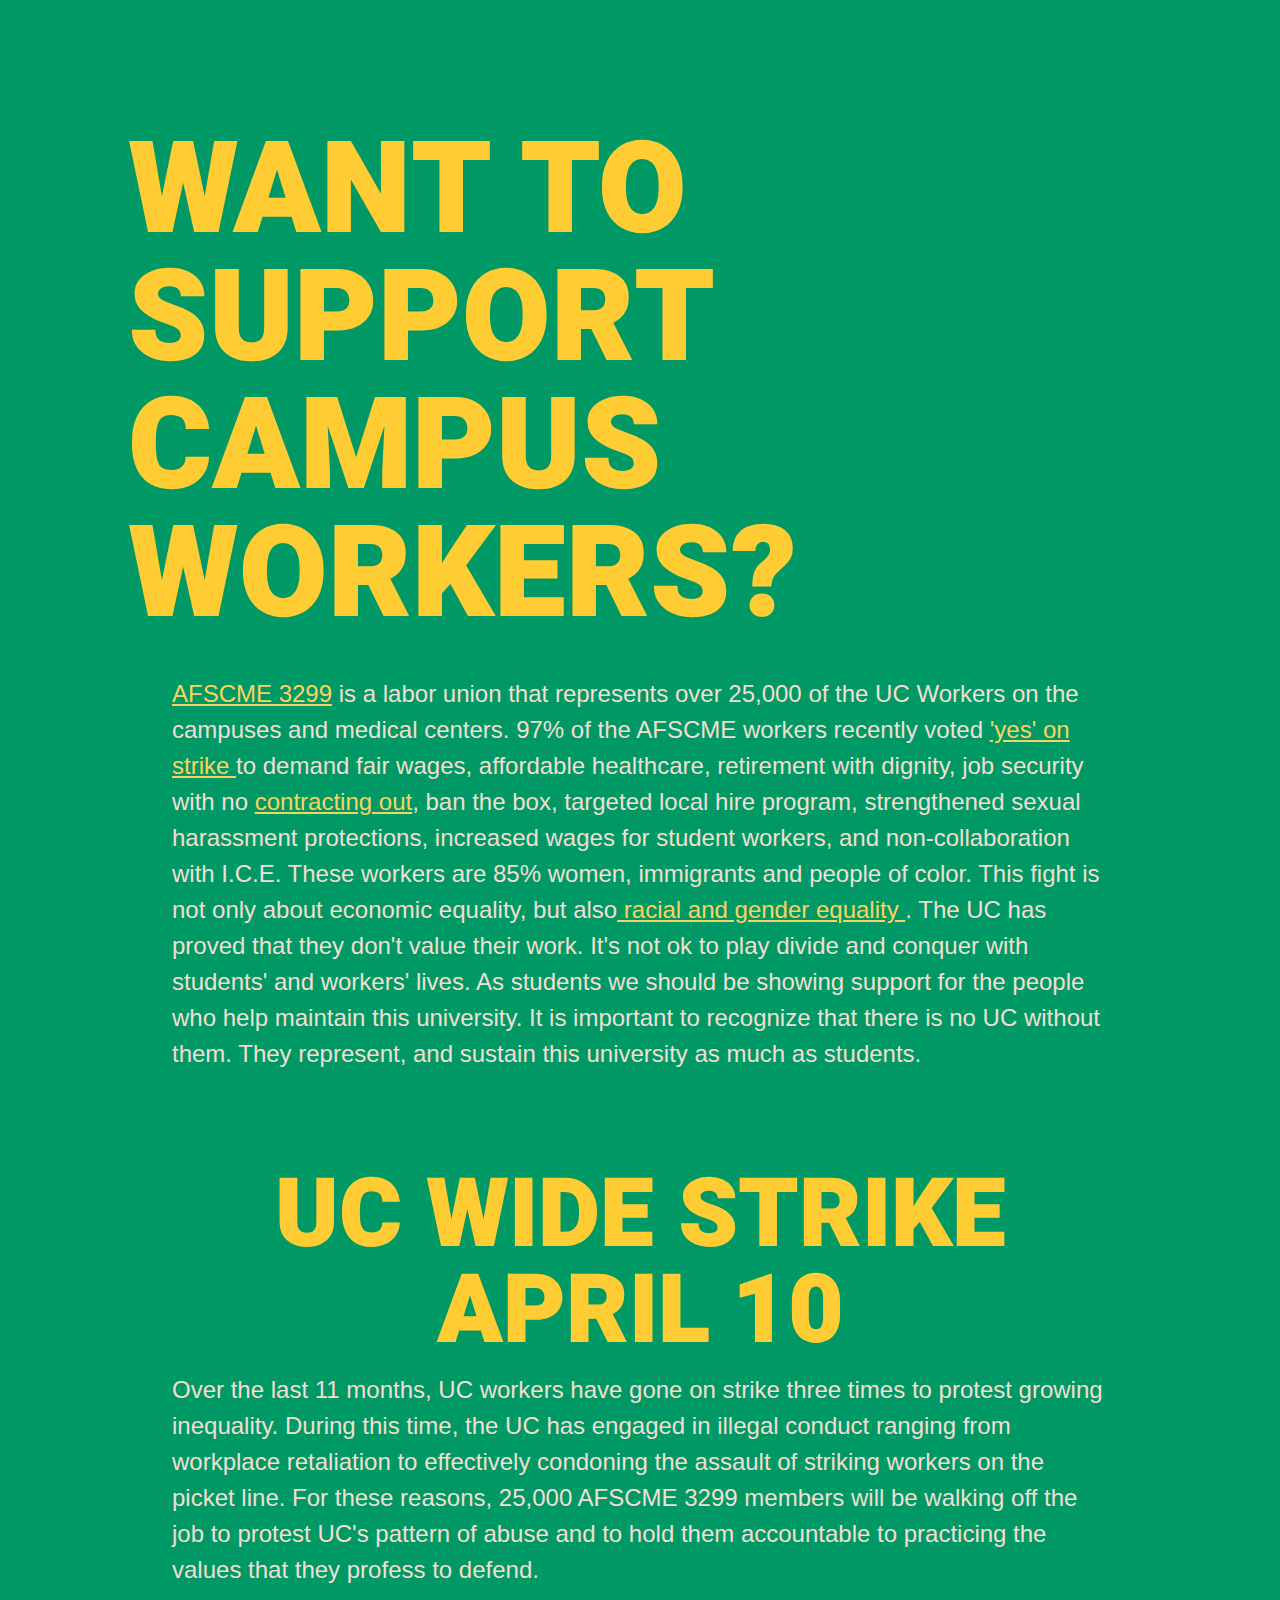
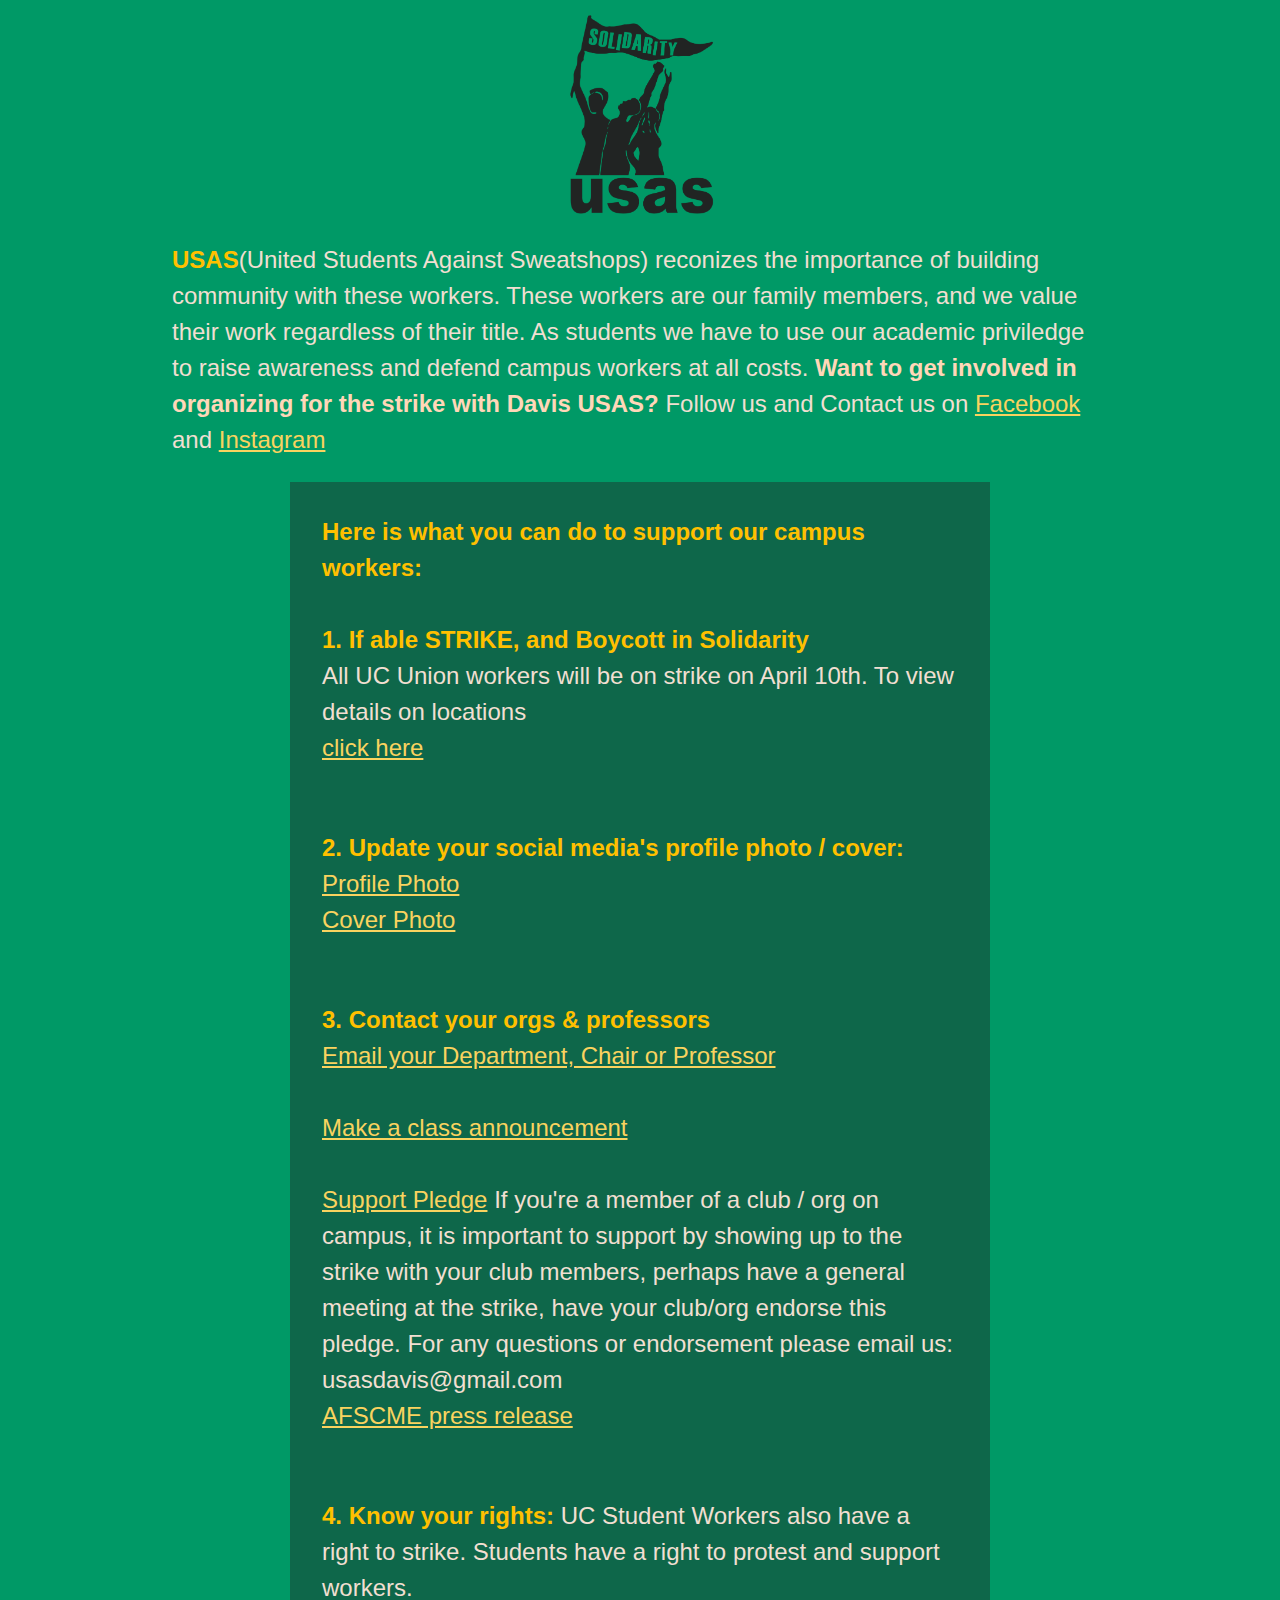
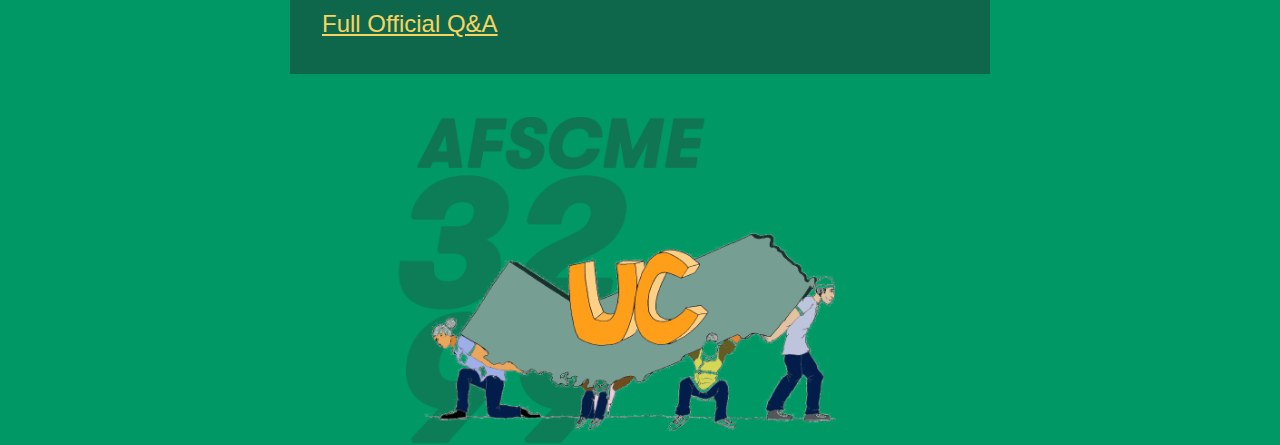
==== commit dd41a5d3: "ufiles" ====
--- a/index.html
+++ b/index.html
@@ -27,44 +27,51 @@
         </p>
     <p>
         <h2>UC WIDE STRIKE APRIL 10</h2>
+
+Over the last 11 months, UC workers have gone on strike three times to protest growing inequality. During this time, the UC has engaged in illegal conduct ranging from workplace retaliation to effectively condoning the assault of striking workers on the picket line.
+
+For these reasons, 25,000 AFSCME 3299 members will be walking off the job to protest UC's pattern of abuse and to hold them accountable to practicing the values that they profess to defend.
     </p>
+        <p>
+            <img src="./img/usas.png">
+        </p>
         <p>
          <b class= "color-black">USAS</b>(United Students Against Sweatshops) reconizes the importance of building community with these workers. These workers are our family members, and we value their work regardless of their title. As students we have to use our academic priviledge to raise awareness and defend campus workers at all costs. <b> Want to get involved in organizing for the strike with Davis USAS? </b> Follow us and Contact us on <a href="https://www.facebook.com/davisusas/"> Facebook </a> and <a href="https://www.instagram.com/davisusas/">Instagram</a>
         </p>
         <p class="content__text">
-                            <b class= "color-black">Here is what you can do to support our campus workers:</b>
-                            <br><br>
-                            <b class= "color-black">
-                            1. If able STRIKE, and Boycott in Solidarity</b>
-                             <br>
-                             All UC Union workers will be on strike on April 10th. To view details on locations 
-                             <br>
-                             <a href='https://afscme3299.org/wp-content/uploads/2019/03/3299_2019_Strike_April10.png'>click here</a>
-                            
-                        </p> 
-                        <p class="content__text">
-                            <b class= "color-black">2. Update your social media's profile photo / cover:</b>
-                            <br>
-                            <a href='./files/profile.png'>Profile Photo</a>
-                            <br>
-                            <a href='./files/cover.png'>Cover Photo</a>
-                        </p> 
-                        <p class="content__text">
-                            <b class= "color-black">3. Contact your orgs & professors </b>
-                            <br>
-                            <a href='./files/Oct_2018_Strike_Faculty_Email_Template.pdf'>Email your Department, Chair or Professor</a>
-                            <br><br>
-                            <a href='./files/ClassRapOutline.pdf'>Make a class announcement</a>
-                            <br><br>
-                            <a href='./files/AFSCME3299-EndorsementPledge.jpg'>Support Pledge</a> If you're a member of a club / org on campus, it is important to support by showing up to the strike with your club members, perhaps have a general meeting at the strike, have your club/org endorse this pledge. For any questions or endorsement please email us: usasdavis@gmail.com
-                            <br>
-                            <a href="https://afscme3299.org/2018/10/12/uc-workers-call-for-3-day-strike-october-23rd-25th/">AFSCME press release </a>
-                        </p> 
-                        <p class="content__text">
-                            <b class= "color-black">4. Know your rights: </b> UC Student Workers also have a right to strike. Students have a right to protest and support workers. 
-                            <br>
-                            <a href='./files/rights.pdf'> Full Official Q&A </a>
-                        </p> 
+            <b class= "color-black">Here is what you can do to support our campus workers:</b>
+            <br><br>
+            <b class= "color-black">
+            1. If able STRIKE, and Boycott in Solidarity</b>
+                <br>
+                All UC Union workers will be on strike on April 10th. To view details on locations 
+                <br>
+                <a href='https://afscme3299.org/wp-content/uploads/2019/03/3299_2019_Strike_April10.png'>click here</a>
+            
+        </p> 
+        <p class="content__text">
+            <b class= "color-black">2. Update your social media's profile photo / cover:</b>
+            <br>
+            <a href='./files/profile.png'>Profile Photo</a>
+            <br>
+            <a href='./files/cover.png'>Cover Photo</a>
+        </p> 
+        <p class="content__text">
+            <b class= "color-black">3. Contact your orgs & professors </b>
+            <br>
+            <a href='./files/Oct_2018_Strike_Faculty_Email_Template.pdf'>Email your Department, Chair or Professor</a>
+            <br><br>
+            <a href='./files/ClassRapOutline.pdf'>Make a class announcement</a>
+            <br><br>
+            <a href='./files/AFSCME3299-EndorsementPledge.jpg'>Support Pledge</a> If you're a member of a club / org on campus, it is important to support by showing up to the strike with your club members, perhaps have a general meeting at the strike, have your club/org endorse this pledge. For any questions or endorsement please email us: usasdavis@gmail.com
+            <br>
+            <a href="https://afscme3299.org/2018/10/12/uc-workers-call-for-3-day-strike-october-23rd-25th/">AFSCME press release </a>
+        </p> 
+        <p class="content__text">
+            <b class= "color-black">4. Know your rights: </b> UC Student Workers also have a right to strike. Students have a right to protest and support workers. 
+            <br>
+            <a href='./files/rights.pdf'> Full Official Q&A </a>
+        </p> 
 	</section>
     <footer>
         <img src ="./img/UCTHEM.png">
--- a/css/index.css
+++ b/css/index.css
@@ -230,9 +230,15 @@
     margin: auto;
     max-width: 700px;
     font-weight: 300;
+    background: #1b362d80;
 }
 .color-black {
     color: #ffc000;
+}
+p img {
+    display: flex;
+    margin: auto;
+    width: 150px;
 }
 @keyframes strikethrough {
     from { transform: scaleX(0); }
